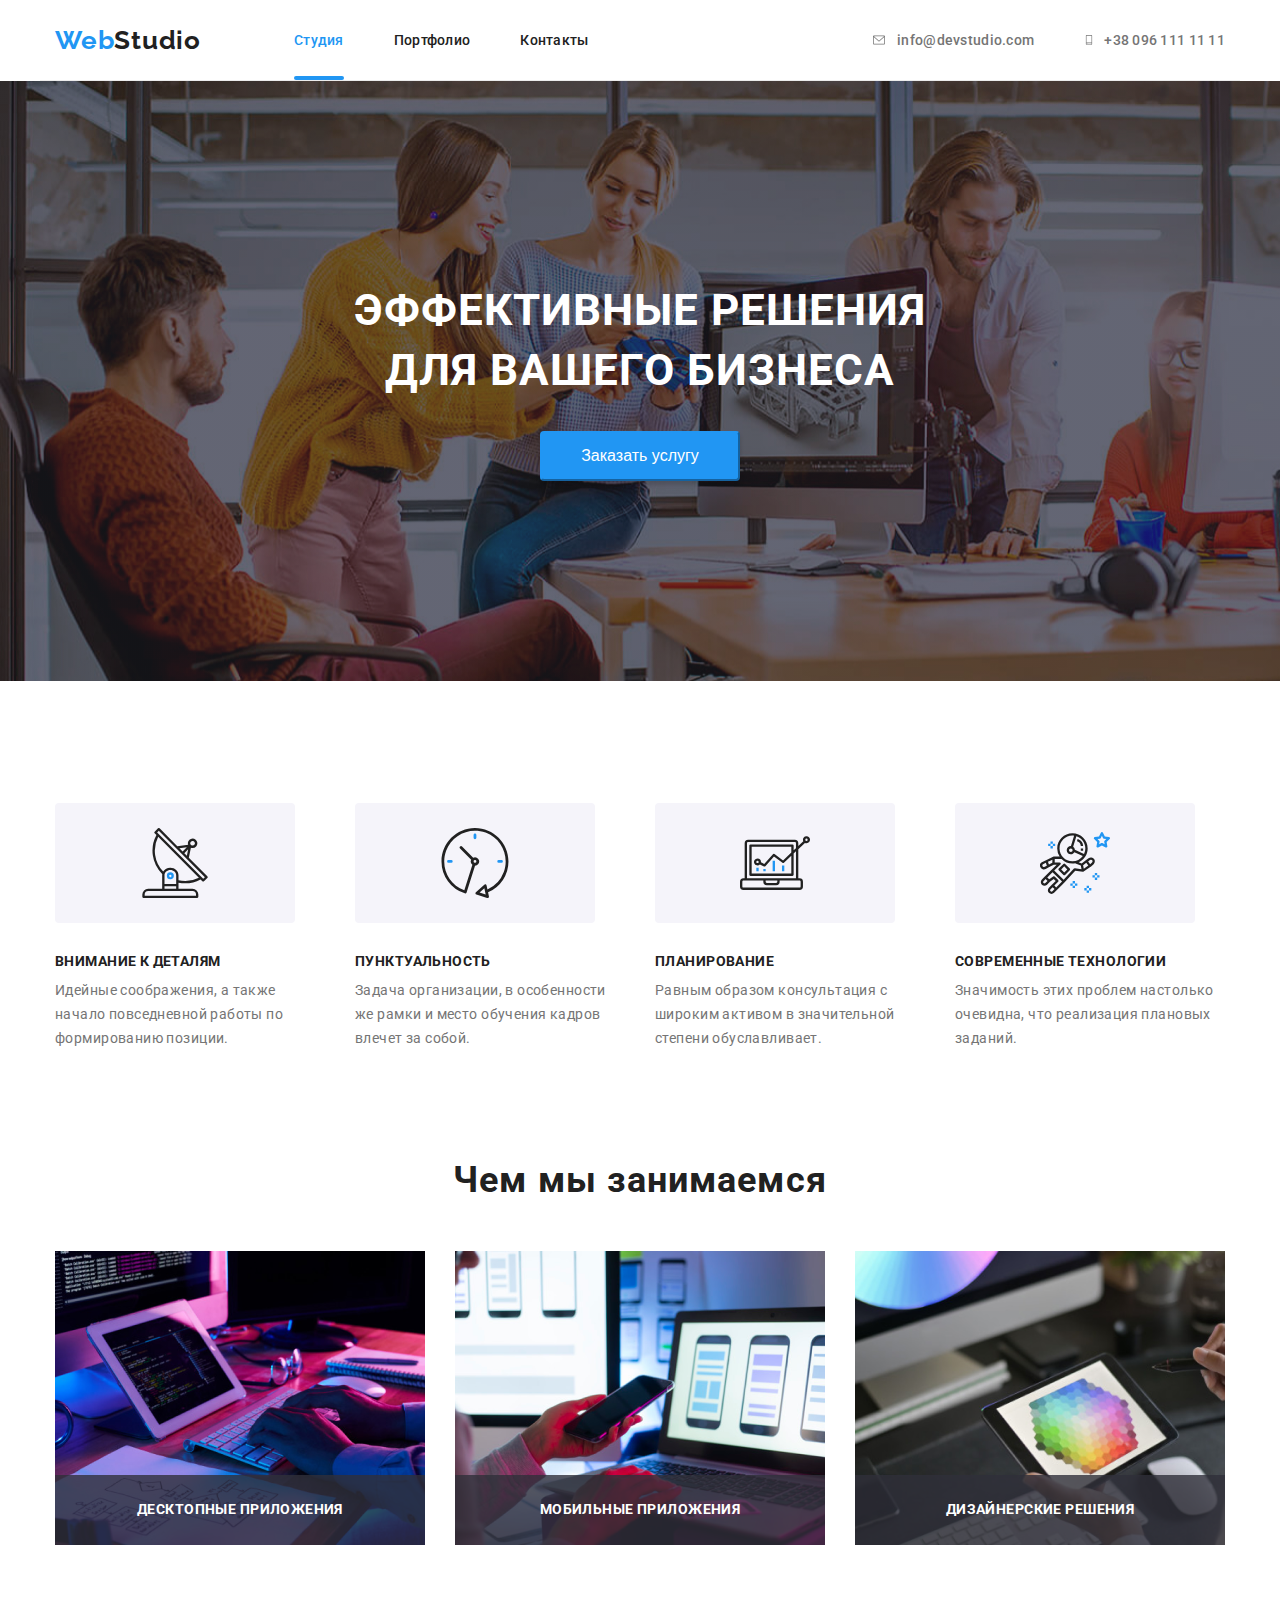
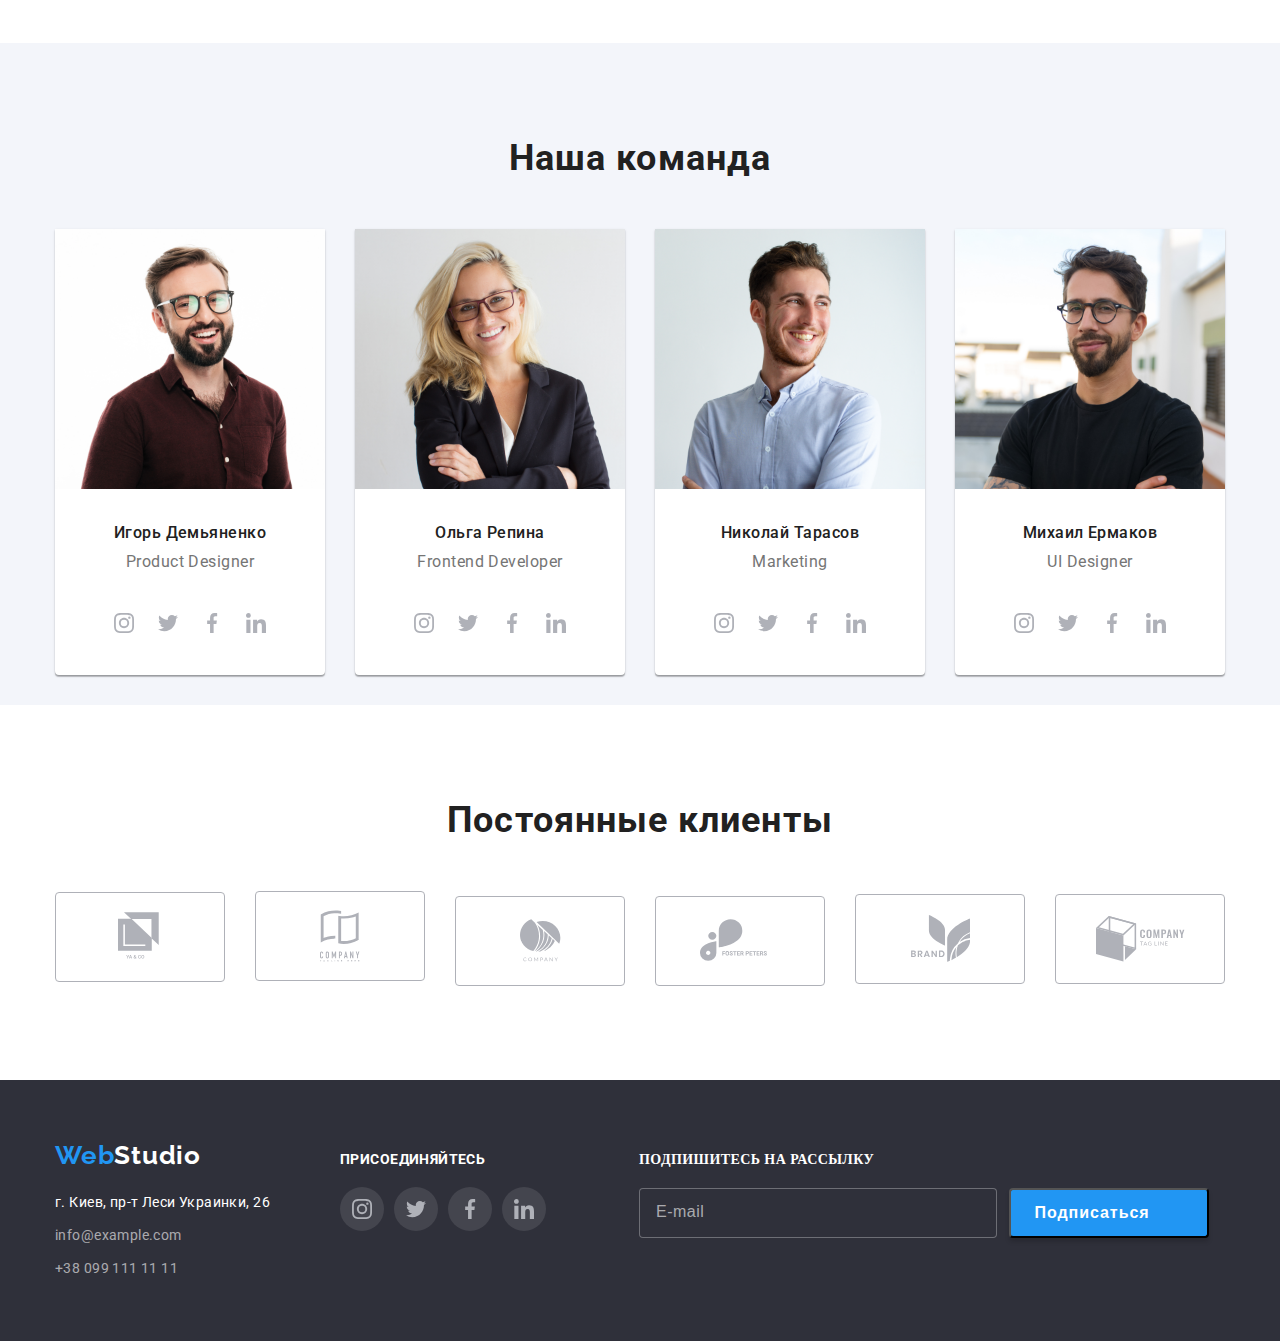
==== index.html @ 5b629baa "Initial commit" ====
<!DOCTYPE html>
<html lang="ru">
  <head>
    <meta charset="UTF-8" />
    <meta name="viewport" content="width=device-width, initial-scale=1.0" />
    <!--шрифт-->

    <link rel="preconnect" href="https://fonts.gstatic.com" />
    <link
      href="https://fonts.googleapis.com/css2?family=Raleway:wght@700&family=Roboto:wght@400;500;700;900&display=swap"
      rel="stylesheet"
    />
    <!--подключение стилей-->
    <link rel="stylesheet" href="css/modern-normalize.css" />
    <link rel="stylesheet" href="css/style.css" />
    <title>Студия</title>
  </head>
  <body>
    <header>
      <div class="container">
        <a class="logo" href="index.html" lang="en">
          <span class="logo-contrast">Web</span>Studio</a
        >
        <nav>
          <ul class="navigation">
            <li class="active">
              <a class="current-link" href="index.html">Студия</a>
            </li>
            <li><a href="potrfolio.html">Портфолио</a></li>
            <li><a href="contacts.html">Контакты</a></li>
          </ul>
        </nav>
        <address>
          <ul>
            <li>
              <a href="mailto:info@devstudio.com"
                ><svg class="mail icon-header" width="16" height="12">
                  <use href="./images/sprite.svg#mail"></use>
                </svg>
                info@devstudio.com</a
              >
            </li>
            <li>
              <a href="tel:+380961111111">
                <svg class="tel icon-header" width="10px" height="16px">
                  <use href="./images/sprite.svg#tel"></use>
                </svg>
                +38 096 111 11 11</a
              >
            </li>
          </ul>
        </address>
      </div>
    </header>
    <main>
      <section class="hero">
        <h1>
          Эффективные решения <br />
          для вашего бизнеса
        </h1>
        <button class="main-button" type="button" data-modal-open>
          Заказать услугу
        </button>

        <div class="backdrop is-hidden" data-modal>
<div class="modal">
  <b>Оставьте свои данные, мы вам перезвоним</b>
  <form action="#" class="general-form">
    <div class="name-form">
      <label for="name">Имя</label>
      <div class="input-block">
        <input class="data" id="name" type="text" name="name" />
        <svg class="icon-input" width="12px" height="12px">
          <use href="./images/sprite.svg#name-icon"></use>
        </svg>
      </div>
    </div>
    <div class="name-form">
      <label for="tel">Телефон</label>
      <div class="input-block">
        <input class="data" id="tel" type="tel" name="tel" />
        <svg class="icon-input" width="13px" height="13px">
          <use href="./images/sprite.svg#tel-form"></use>
        </svg>
      </div>
    </div>
    <div class="name-form">
      <label for="email">Почта</label>
      <div class="input-block">
        <input class="data" id="email" type="email" name="email" />
        <svg class="icon-input" width="15px" height="12px">
          <use href="./images/sprite.svg#mail-form"></use>
        </svg>
      </div>
    </div>
    <div class="name-form">
      <label for="commit">Комментарий</label>
      <textarea class="data area" name="comment" rows="7" placeholder="Оставьте комментарий" id="commit"></textarea>
    </div>
    <div class="form-item">
      <div class="checkbox">
        <label class="checkbox-label">
          <input type="checkbox" name="toc" value="toc" class="checkbox-input" checked />
          <span class="checkbox-custom-box"></span>
          <span class="checkbox-text">Соглашаюсь с рассылкой и принимаю <a href="">Условия договора</a></span>
        </label>
      </div>
    </div>
    <button class="form-btn">Отправить</button>
  </form>
  <button class="exit-btn" data-modal-close>
    <svg class="icon-btn" width="18px" height="18px">
      <use href="./images/sprite.svg#close-icon"></use>
    </svg>
  </button>
</div>
        </div>

      </section>
      <section class="advantages">
        <h2>Наши преимущества</h2>
        <div class="container">
          <ul>
            <li>
              <div class="advantages-image">
                <svg class="icon">
                  <use href="./images/sprite.svg#antena"></use>
                </svg>
              </div>
              <h3>Внимание к деталям</h3>
              <p>
                Идейные соображения, а также начало повседневной работы по
                формированию позиции.
              </p>
            </li>
            <li>
              <div class="advantages-image">
                <svg class="icon">
                  <use href="./images/sprite.svg#clock"></use>
                </svg>
              </div>

              <h3>Пунктуальность</h3>
              <p>
                Задача организации, в особенности же рамки и место обучения
                кадров влечет за собой.
              </p>
            </li>
            <li>
              <div class="advantages-image">
                <svg class="icon">
                  <use href="./images/sprite.svg#diagram"></use>
                </svg>
              </div>
              <h3>Планирование</h3>
              <p>
                Равным образом консультация с широким активом в значительной
                степени обуславливает.
              </p>
            </li>
            <li>
              <div class="advantages-image">
                <svg class="icon">
                  <use href="./images/sprite.svg#astronaut"></use>
                </svg>
              </div>
              <h3>Современные технологии</h3>
              <p>
                Значимость этих проблем настолько очевидна, что реализация
                плановых заданий.
              </p>
            </li>
          </ul>
        </div>
      </section>
      <section class="services">
        <h4>Чем мы занимаемся</h4>
        <ul class="services-list">
          <li class="services-item">
            <img
              src="images/desctop.png"
              alt="рабочий стол с компьютером и клавиатурой"
            />
            <div class="services-description"><p>Десктопные приложения</p></div>
          </li>
          <li class="services-item">
            <img
              src="images/smartphone.png"
              alt="смартфон в руке и ноутбук на фоне"
            />
            <p class="services-description">Мобильные приложения</p>
          </li>
          <li class="services-item">
            <img src="images/tablet.png" alt="планшет в руке" />
            <p class="services-description">Дизайнерские решения</p>
          </li>
        </ul>
      </section>
      <section class="team">
        <div class="container">
          <div>
            <h4>Наша команда</h4>
            <ul class="team-list">
              <li class="team-item">
                <div>
                  <img
                    style="width: 270px"
                    src="images/demianenko.png"
                    alt="Игорь Демьяненко"
                  />
                  <div class="team-description">
                    <h5>Игорь Демьяненко</h5>
                    <p>Product Designer</p>

                    <ul class="sm">
                      <li class="sm-item">
                        <a class="sm-link" href="https://www.instagram.com/"
                          ><svg class="sm-icon">
                            <use href="./images/sprite.svg#insta" /></svg
                        ></a>
                      </li>
                      <li class="sm-item">
                        <a class="sm-link" href="https://twitter.com/"
                          ><svg class="sm-icon">
                            <use href="./images/sprite.svg#tw" /></svg
                        ></a>
                      </li>
                      <li class="sm-item">
                        <a class="sm-link" href="https://www.facebook.com/"
                          ><svg class="sm-icon">
                            <use href="./images/sprite.svg#fb" /></svg
                        ></a>
                      </li>
                      <li class="sm-item">
                        <a class="sm-link" href="https://www.linkedin.com/"
                          ><svg class="sm-icon">
                            <use href="./images/sprite.svg#in" /></svg
                        ></a>
                      </li>
                    </ul>
                  </div>
                </div>
              </li>
              <li class="team-item">
                <div>
                  <img
                    style="width: 270px"
                    src="images/repina.png"
                    alt="Ольга Репина"
                  />
                  <div class="team-description">
                    <h5>Ольга Репина</h5>
                    <p>Frontend Developer</p>

                    <ul class="sm">
                      <li class="sm-item">
                        <a class="sm-link" href="https://www.instagram.com/"
                          ><svg class="sm-icon">
                            <use href="./images/sprite.svg#insta" /></svg
                        ></a>
                      </li>
                      <li class="sm-item">
                        <a class="sm-link" href="https://twitter.com/"
                          ><svg class="sm-icon">
                            <use href="./images/sprite.svg#tw" /></svg
                        ></a>
                      </li>
                      <li class="sm-item">
                        <a class="sm-link" href="https://www.facebook.com/"
                          ><svg class="sm-icon">
                            <use href="./images/sprite.svg#fb" /></svg
                        ></a>
                      </li>
                      <li class="sm-item">
                        <a class="sm-link" href="https://www.linkedin.com/"
                          ><svg class="sm-icon">
                            <use href="./images/sprite.svg#in" /></svg
                        ></a>
                      </li>
                    </ul>
                  </div>
                </div>
              </li>
              <li class="team-item">
                <div>
                  <img
                    style="width: 270px"
                    src="images/tarasov.png"
                    alt="Николай Тарасов"
                  />
                  <div class="team-description">
                    <h5>Николай Тарасов</h5>
                    <p>Marketing</p>

                    <ul class="sm">
                      <li class="sm-item">
                        <a class="sm-link" href="https://www.instagram.com/"
                          ><svg class="sm-icon">
                            <use href="./images/sprite.svg#insta" /></svg
                        ></a>
                      </li>
                      <li class="sm-item">
                        <a class="sm-link" href="https://twitter.com/"
                          ><svg class="sm-icon">
                            <use href="./images/sprite.svg#tw" /></svg
                        ></a>
                      </li>
                      <li class="sm-item">
                        <a class="sm-link" href="https://www.facebook.com/"
                          ><svg class="sm-icon">
                            <use href="./images/sprite.svg#fb" /></svg
                        ></a>
                      </li>
                      <li class="sm-item">
                        <a class="sm-link" href="https://www.linkedin.com/"
                          ><svg class="sm-icon">
                            <use href="./images/sprite.svg#in" /></svg
                        ></a>
                      </li>
                    </ul>
                  </div>
                </div>
              </li>

              <li class="team-item">
                <div>
                  <img
                    style="width: 270px"
                    src="images/jermakov.png"
                    alt="Михаил Ермаков"
                  />
                  <div class="team-description">
                    <h5>Михаил Ермаков</h5>
                    <p>UI Designer</p>

                    <ul class="sm">
                      <li class="sm-item">
                        <a class="sm-link" href="https://www.instagram.com/"
                          ><svg class="sm-icon">
                            <use href="./images/sprite.svg#insta" /></svg
                        ></a>
                      </li>
                      <li class="sm-item">
                        <a class="sm-link" href="https://twitter.com/"
                          ><svg class="sm-icon">
                            <use href="./images/sprite.svg#tw" /></svg
                        ></a>
                      </li>
                      <li class="sm-item">
                        <a class="sm-link" href="https://www.facebook.com/"
                          ><svg class="sm-icon">
                            <use href="./images/sprite.svg#fb" /></svg
                        ></a>
                      </li>
                      <li class="sm-item">
                        <a class="sm-link" href="https://www.linkedin.com/"
                          ><svg class="sm-icon">
                            <use href="./images/sprite.svg#in" /></svg
                        ></a>
                      </li>
                    </ul>
                  </div>
                </div>
              </li>
            </ul>
          </div>
        </div>
      </section>
      <section class="clients-section">
        <div class="container">
          <h4>Постоянные клиенты</h4>
          <ul class="clients">
            <li class="clients-item">
              <a class="clients-link" href="#"
                ><svg class="clients-icon" width="45" height="50">
                  <use href="./images/sprite.svg#client1" /></svg
              ></a>
            </li>
            <li class="clients-item">
              <a class="clients-link" href="#"
                ><svg class="clients-icon" width="40" height="52">
                  <use href="./images/sprite.svg#client2" /></svg
              ></a>
            </li>
            <li class="clients-item">
              <a class="clients-link" href="#"
                ><svg class="clients-icon" width="41" height="43">
                  <use href="./images/sprite.svg#client3" /></svg
              ></a>
            </li>
            <li class="clients-item">
              <a class="clients-link" href="#"
                ><svg class="clients-icon" width="80" height="43">
                  <use href="./images/sprite.svg#client4" /></svg
              ></a>
            </li>
            <li class="clients-item">
              <a class="clients-link" href="#"
                ><svg class="clients-icon" width="59" height="47">
                  <use href="./images/sprite.svg#client5" /></svg
              ></a>
            </li>
            <li class="clients-item">
              <a class="clients-link" href="#"
                ><svg class="clients-icon" width="89" height="46">
                  <use href="./images/sprite.svg#client6" /></svg
              ></a>
            </li>
          </ul>
        </div>
      </section>
    </main>

    <footer>
      <div class="container">
        <div class="footer-items">
          <div>
            <a class="logo" href="index.html" lang="en">
              <span class="logo-contrast">Web</span>Studio</a
            >
            <ul>
              <li>г. Киев, пр-т Леси Украинки, 26</li>
              <li>
                <a href="mailto:info@example.com">info@example.com</a>
              </li>
              <li>
                <a href="tel:+380991111111">+38 099 111 11 11</a>
              </li>
            </ul>
          </div>
          <div class="page-footer">
            <h6>присоединяйтесь</h6>
            <ul class="sm">
              <li class="sm-item">
                <a class="sm-link" href="https://www.instagram.com/"
                  ><svg class="sm-icon">
                    <use href="./images/sprite.svg#insta" /></svg
                ></a>
              </li>
              <li class="sm-item">
                <a class="sm-link" href="https://twitter.com/"
                  ><svg class="sm-icon">
                    <use href="./images/sprite.svg#tw" /></svg
                ></a>
              </li>
              <li class="sm-item">
                <a class="sm-link" href="https://www.facebook.com/"
                  ><svg class="sm-icon">
                    <use href="./images/sprite.svg#fb" /></svg
                ></a>
              </li>
              <li class="sm-item">
                <a class="sm-link" href="https://www.linkedin.com/"
                  ><svg class="sm-icon">
                    <use href="./images/sprite.svg#in" /></svg
                ></a>
              </li>
            </ul>
          </div>
          <div class="subscription">
           <b>Подпишитесь на рассылку</b>
            <form action="" class="input-sub">
              <input type="email" name="email" placeholder="E-mail" class="email" />
              <button type="submit" class="sub-button">Подписаться</button>
            </form> 
          </div>

        </div>
      </div>
    </footer>
    <script src="./js/modal.js"></script>
  
  </body>
</html>
---- css/style.css ----
html {
  box-sizing: border-box;
}
* {
  margin: 0;
  padding: 0;
}

ul {
  list-style-type: none;
  text-decoration: none;
  padding: 0;
  margin: 0;
}

a {
  text-decoration: none;
  text-transform: none;
  font-style: normal;
}

*,
::before,
::after {
  box-sizing: inherit;
}
h1,
h2,
h3,
h4,
h5,
h6,
p {
  margin-top: 0px;
  margin-bottom: 0px;
}

:root {
  --main-background-color: #f9f9f9;
  --minor-background-color: #f3f5fa;
  --footer-background-color: #2f303a;
  --section-background-color: #ffffff;
  --main-button-color: #2196f3;
  --minor-button-color: #f5f4fa;
  --main-text-color: #212121;
  --minor-text-color: #757575;
  --contrast-text-color: #ffffff;
  --selected-text-color: #2196f3;
  --footer-adress-color: rgba(255, 255, 255, 0.6);
  --white: rgb(0, 0, 0);
  --icons-primary-color: #afb1b8;
  --icons-lines-color: #212121;
  --icons-contrast-color: #2196f3;
  --icons-background-color: #f5f4fa;
}

/*font-family: 'Oleo Script', cursive;
font-family: 'Raleway', sans-serif;
font-family: 'Roboto', sans-serif;*/

/*header*/

.container {
  width: 1200px;
  padding-right: 15px;
  padding-left: 15px;
  margin: 0px auto 0px auto;
}

header .container,
footer .container {
  padding-top: 0px;
  padding-bottom: 0px;
}

header .container {
  background-color: var(--section-background-color);

  display: flex;
  align-items: center;
  border-bottom: 1px solid #ececec;
}

header .logo {
  font-family: Raleway;
  font-weight: 700;
  font-size: 26px;
  line-height: 1.192;
  letter-spacing: 0.03em;
  color: var(--main-text-color);
  display: flex;
  margin-right: 93px;
}

header .logo-contrast {
  color: var(--selected-text-color);
  font-family: Raleway;
  font-weight: 700;
  font-size: 26px;
  line-height: 1.192;
  letter-spacing: 0.03em;
}

.navigation {
  display: flex;
}

.navigation li {
  display: flex;
}

.navigation li:not(:last-child) {
  margin-right: 50px;
}

.navigation a {
  font-family: Roboto;
  font-weight: 500;
  font-style: normal;
  font-size: 14px;
  line-height: 1.143;
  letter-spacing: 0.02em;
  color: var(--main-text-color);

  padding-top: 32px;
  padding-bottom: 32px;

  transition: color 250ms cubic-bezier(0.4, 0, 0.2, 1),
    color 250ms cubic-bezier(0.4, 0, 0.2, 1);
}

.navigation a:hover,
.navigation a:focus,
.navigation a:active {
  color: var(--selected-text-color);
}

.navigation .active .current-link {
  color: var(--selected-text-color);
  position: relative;
  display: block;
}

.navigation .active .current-link::after {
  content: '';
  position: absolute;
  bottom: 0;
  left: 0;

  height: 4px;
  width: 100%;
  background-color: var(--selected-text-color);
  border-radius: 4px;
}

header address {
  display: flex;
  margin-left: auto;
  font-family: Roboto, sans-serif;
}

header address ul {
  display: flex;
}

header address li {
  display: flex;
}

header address li:not(:last-child) {
  margin-right: 50px;
}

header address a {
  font-family: Roboto, sans-serif;
  font-weight: 500;
  font-size: 14px;
  line-height: 1.143;
  letter-spacing: 0.02em;
  color: var(--minor-text-color);

  transition: color 250ms cubic-bezier(0.4, 0, 0.2, 1),
    color 250ms cubic-bezier(0.4, 0, 0.2, 1);

  display: flex;
}

header address a:hover,
header address a:focus,
header address a:active {
  color: var(--selected-text-color);
}

.mail {

  fill: currentColor;
}
.tel {

  fill: currentColor;
}

.icon-header {
  display: flex;
  align-items: center;
  margin-right: 10px;
  align-self: center;
}
/*main*/

/*hero*/

.hero {
  font-family: Roboto, sans-serif;
  font-weight: 900;
  letter-spacing: 0.06em;
  color: var(--contrast-text-color);

  background-image: linear-gradient(
      to right,
      rgba(47, 48, 58, 0.4),
      rgba(47, 48, 58, 0.4)
    ),
    url(../images/hero.jpg);
  background-repeat: no-repeat;
  background-size: cover;

  text-align: center;

  max-width: 1600px;
  margin-left: auto;
  margin-right: auto;
}

h1 {
  font-size: 44px;
  line-height: 1.36;
  text-transform: uppercase;
  text-align: center;
  padding-top: 200px;
}

.hero .main-button {
  font-size: 16px;
  line-height: 1.875;
  text-align: center;
  background-color: var(--main-button-color);
  color: var(--contrast-text-color);
  box-shadow: 0px 4px 4px rgba(0, 0, 0, 0.15);
  border-radius: 4px;
  border-color: var(--main-button-color);

  margin-top: 30px;
  width: 200px;
  height: 50px;
  margin-bottom: 200px;
}
.backdrop {
  z-index: 2;
  position: fixed;
  top: 0;
  left: 0;
  width: 100%;
  height: 100%;
  background-color: rgba(0, 0, 0, 0.2);
  opacity: 1;
  transition: opacity 250ms cubic-bezier(0.4, 0, 0.2, 1);
}

.backdrop.is-hidden {
  opacity: 0;
  pointer-events: none;
}

.backdrop.is-hidden .modal {
  transform: translate(-50%, -50%) scale(0.8);
}

.modal {
  position: absolute;
  top: 50%;
  left: 50%;
  padding: 40px;

  width: 528px;

  background-color: rgba(255, 255, 255, 1);
  border-radius: 4px;
  box-shadow: 0px 1px 3px rgba(0, 0, 0, 0.12), 0px 1px 1px rgba(0, 0, 0, 0.14),
    0px 2px 1px rgba(0, 0, 0, 0.2);

  transform: translate(-50%, -50%) scale(1);
  transition: transform 250ms cubic-bezier(0.4, 0, 0.2, 1);
}

.modal b {
  display: inline-block;
  margin-bottom: 12px;
  font-style: bold;
  font-weight: 700;
  font-size: 20px;
  line-height: 1.15;
  text-align: center;
  letter-spacing: 0.03em;

  color: #212121;
}

.modal .exit-btn {
  display: flex;
  position: absolute;
  top: 0;
  right: 0;
  margin-top: 8px;
  margin-right: 8px;
  width: 30px;
  height: 30px;

  border: 1px solid rgba(0, 0, 0, 0.1);
  border-radius: 50%;

  background-color: var(--section-background-color);

  cursor: pointer;
  transition: 250ms cubic-bezier(0.4, 0, 0.2, 1);
}

.modal .exit-btn:hover,
.modal .exit-btn:focus {
  color: var(--icons-contrast-color);
  cursor: pointer;
}

.exit-btn .icon-btn {
  margin: auto;
  fill: currentColor;
}

.name-form .input-block {
  position: relative;
}

.name-form .icon-input {
  margin-left: 12px;
  position: absolute;
  top: 50%;
  left: 0;
  transform: translateY(-50%);
  fill: #212121;
}

.general-form {
  margin: auto;
  width: 448px;
}

.general-form .name-form {
  display: flex;
  flex-direction: column;
  margin-bottom: 10px;
  text-align: left;
}

.name-form label {
  margin-bottom: 4px;
  font-style: normal;
  font-weight: 400;
  font-size: 12px;
  line-height: 1.185;

  letter-spacing: 0.01em;

  color: var(--minor-text-color)
}

.name-form .data {
  padding-left: 42px;
  border: 1px solid rgba(33, 33, 33, 0.2);
  box-sizing: border-box;
  border-radius: 4px;
  height: 40px;
  width: 100%;
}

.data:focus {
  border: 1px solid var(--selected-text-color);
  outline: none;
}

.data:focus + .icon-input {
  fill: var(--selected-text-color);
}

.name-form .data.area {
  resize: none;
  height: 120px;
  padding: 12px 16px;
}

.name-form .data.area::placeholder {
  font-style: normal;
  font-weight: 400;
  font-size: 12px;
  line-height: 1.166;
  letter-spacing: 0.01em;

  color: rgba(117, 117, 117, 0.5);
}

.checkbox-input {
  appearance: none;
  -webkit-appearance: none;
  -moz-appearance: none;
}
.checkbox-label {
  display: flex;
  justify-content: center;
  margin-top: 20px;
  margin-bottom: 30px;
  align-items: center;
  font-weight: 400;
  font-size: 14px;
  line-height: 1.72;
  letter-spacing: 0.03em;
  border-radius: 4px;
  color: var(--minor-text-color);
  transition: 250ms cubic-bezier(0.4, 0, 0.2, 1);
}

.checkbox-custom-box {
  display: inline-flex;
  width: 16px;
  height: 15px;
  margin-right: 8px;
  background-image: url(../images/sprite.svg#name-icon)
  fill: #212121;
  background-size: contain;
  background-repeat: no-repeat;
  border-radius: 4px;
  cursor: pointer;
  transition: 250ms cubic-bezier(0.4, 0, 0.2, 1);
  border: 1px solid var(--icons-lines-color);
}

.checkbox-text {
  display: inline-flex;
}


.checkbox-input:checked + .checkbox-custom-box {
  background-image: url(../images/icons/chek-icon.svg);
  background-size: contain;
  cursor: pointer;
  background-repeat: no-repeat;
  background-color: var(--icons-contrast-color);
  border: 1px solid var(--icons-contrast-color);
}



.checkbox-input:focus + .checkbox-custom-box {
  box-sizing: content-box;
  border-radius: 4px;
}

.checkbox-label a {
  color: var(--icons-lines-color);
  text-decoration: underline;
  text-decoration-skip-ink: none;
}

.modal .form-btn {
  padding: 10px 55px;
  font-style: normal;
  font-weight: 700;
  font-size: 16px;
  line-height: 1.875;
  align-items: center;
  text-align: center;
  letter-spacing: 0.06em;

  color: var(--section-background-color);
  background: #2196f3;
  border: none;
  box-shadow: 0px 4px 4px rgba(0, 0, 0, 0.15);
  border-radius: 4px;
}

.modal .close-button {
  margin-top: 8px;
  margin-right: 8px;

  width: 30px;
  height: 30px;

  border: 1px solid rgba(0, 0, 0, 0.1);
  border-radius: 50%;

  background-color: var(--main-background-color);
  background-image: url(../images/sprite.svg#close-icon);
  background-repeat: no-repeat;
  background-position: center;
  cursor: pointer;
}
/*section advantages*/

.advantages {
  font-family: Roboto;
  letter-spacing: 0.03em;
  box-sizing: content-box;
  padding-top: 94px;
}

.advantages .container {
  padding-bottom: 0;
}

.advantages ul {
  display: flex;
  justify-content: center;
}

.advantages li:not(:last-child) {
  margin-right: 30px;
}
.advantages h2 {
  color: var(--section-background-color);
}

.advantages h3 {
  font-family: Roboto;
  font-size: 14px;
  font-weight: 700;
  font-style: normal;
  letter-spacing: 0.03em;
  line-height: 1.17;
  text-transform: uppercase;
  color: var(--main-text-color);
  margin-bottom: 10px;
}

.advantages p {
  font-family: Roboto;
  font-weight: 400;
  font-style: normal;
  letter-spacing: 0.03em;
  font-size: 14px;
  line-height: 1.71;
  color: var(--minor-text-color);
  width: 270px;
}

.icon {
  width: 70px;
  height: 70px;
}
.advantages-image {
  display: flex;
  justify-content: center;
  align-items: center;
  height: 120px;

  background-color: var(--minor-button-color);
  border-radius: 4px;
  margin-bottom: 30px;
  margin-right: 30px;
}

/*section services*/

.services {
  font-family: Roboto, sans-serif;
  letter-spacing: 0.03em;

  padding-top: 14px;
}

.services-list {
  display: flex;
  justify-content: center;
  position: relative;
}

.services-description {
  position: absolute;

  font-size: 14px;
  line-height: 1.14;
  text-transform: uppercase;
  text-align: center;
  padding-top: 200px;

  font-family: Roboto, sans-serif;
  font-weight: 700;
  letter-spacing: 0.03em;
  bottom: 25%;

  color: var(--contrast-text-color);
  background-color: rgba(47, 48, 58, 0.8);
  padding: 27px 0px 27px 0px;
  width: 370px;
}
.services-item:not(:last-child) {
  margin-right: 30px;
  margin-bottom: 94px;
}

h4 {
  font-weight: 700;
  font-size: 36px;
  line-height: 1.17;
  text-align: center;
  color: var(--main-text-color);
  margin-bottom: 50px;
  padding-top: 94px;
  font-family: Roboto, sans-serif;
  letter-spacing: 0.03em;
}

/*section team*/

.team {
  font-family: Roboto, sans-serif;
  letter-spacing: 0.03em;
  background-color: var(--minor-background-color);
}

.team ul {
  display: flex;
  justify-content: center;
  padding-bottom: 30px;
}

.team-item {
  margin-right: 30px;
  background-color: var(--section-background-color);
  box-shadow: 0px 1px 3px rgba(0, 0, 0, 0.12), 0px 1px 1px rgba(0, 0, 0, 0.14),
    0px 2px 1px rgba(0, 0, 0, 0.2);
  border-radius: 0px 0px 4px 4px;
}

.team-item:last-child {
  margin-right: 0;
}

.team h5 {
  font-weight: 500;
  font-size: 16px;
  line-height: 1.188;
  text-align: center;
  color: var(--main-text-color);
  padding-top: 30px;
  padding-bottom: 10px;
}

.team p {
  font-weight: 400;
  font-size: 16px;
  line-height: 1.188;
  text-align: center;
  color: var(--minor-text-color);
  padding-bottom: 30px;
}

.sm {
  display: flex;
}

.sm .sm-link:hover,
.sm .sm-link:focus,
.sm .sm-link:active {
  background-color: var(--icons-contrast-color);
  color: var(--main-background-color);
}

.sm-item .sm-link:last-child {
  margin-right: 0;
}

.sm-item .sm-link {
  display: flex;
  height: 44px;
  width: 44px;
  align-items: center;
  border-radius: 50%;
  margin-right: 10px;
  color: var(--icons-primary-color);

  transition: color 250ms cubic-bezier(0.4, 0, 0.2, 1),
    background-color 250ms cubic-bezier(0.4, 0, 0.2, 1);
}

/*.sm-item a:hover,
.sm-item a:focus,
.sm-item a:active {
  
}*/

.sm-icon {
  height: 20px;
  width: 20px;
  margin-left: auto;
  margin-right: auto;
  fill: currentColor;
}

footer .sm-item .sm-link {
  height: 44px;
  width: 44px;
  background-color: rgba(255, 255, 255, 0.1);
  background-size: 20px;
  background-repeat: no-repeat;
  background-position: center;
  border-radius: 50%;
}

footer .sm-item:not(:last-child) {
  margin-right: 10px;
}

footer .sm {
  display: flex;
}

/*.sm {
  display: flex;
}

.sm-item:hover,
.sm-item:focus,
.sm-item:active {
  background-color: var(--icons-contrast-color);
}

.sm .team .sm {
  padding-left: 32px;
  padding-right: 32px;
  padding-bottom: 24px;
}

.sm-item {
  display: flex;
  width: 44px;
  height: 244px0px;
  fill: var(--icons-primary-color);
  align-items: center;
  border-radius: 50%;
  margin-right: 10px;
}

.sm-icon:last-child {
  margin-right: 0;
}

footer .sm-item {
  background-color: rgba(255, 255, 255, 0.1);
  fill: var(--section-background-color);
  width: 44px;
  height: 44px;
  border-radius: 50%;
  padding: 12px;
}

.sm-item:hover,
.sm-item:focus,
.sm-item:active {
  background-color: var(--icons-contrast-color);
  fill: var(--section-background-color);
  width: 44px;
  height: 44px;
  border-radius: 50%;
  padding: 12px;
}
.sm-icon {
  height: 20px;
  width: 20px;
  margin-right: auto;
  margin-left: auto;
}

.sm a {
  display: flex;
  justify-content: center;
  align-items: center;
  border-radius: 50%;
  width: 44px;
  height: 44px;
}
*/

/*clients-section*/

.clients {
  display: flex;
  justify-content: space-between;
  align-items: baseline;
  padding-bottom: 94px;
}

.clients-item a {
  display: flex;
  align-items: center;
  justify-content: center;
  width: 170px;
  height: 90px;
  border: 1px solid var(--icons-primary-color);
  border-radius: 4px;
}

.clients-item {
  margin-right: 30px;
  fill: var(--icons-primary-color);
}

.clients-item:last-child {
  margin-right: 0;
}

.clients-link {
  transition: fill 250ms cubic-bezier(0.4, 0, 0.2, 1),
    border-color 250ms cubic-bezier(0.4, 0, 0.2, 1);
}

.clients-link:hover,
.clients-link:focus {
  fill: var(--icons-contrast-color);
  border-color: var(--icons-contrast-color);
}

/*footer*/

footer {
  background-color: var(--footer-background-color);
}
.footer-items {
  align-items: baseline;
  padding-top: 60px;
}

.footer-items a {
  color: var(--footer-adress-color);
}

.page-footer {
  align-items: baseline;
  margin-left: 70px;
}

footer .logo {
  font-family: Raleway;
  font-weight: 700;
  font-style: normal;
  font-size: 26px;
  line-height: 1.192;
  letter-spacing: 0.03em;
  color: var(--contrast-text-color);
}

footer .logo-contrast {
  color: var(--selected-text-color);
}

.footer-items {
  display: flex;
}
.footer-items ul {
  align-items: baseline;
  font-family: Roboto, sans-serif;
  font-weight: 400;
  font-size: 14px;
  line-height: 1.714;
  font-style: normal;
  letter-spacing: 0.03em;
  color: var(--contrast-text-color);

  margin-top: 20px;
  padding-bottom: 60px;
}
.footer-items li:not(:last-child) {
  margin-bottom: 9px;
}

h6 {
  font-family: Roboto, sans-serif;
  font-weight: 700;
  font-size: 14px;
  line-height: 1.172;
  font-style: normal;
  letter-spacing: 0.03em;
  text-transform: uppercase;

  color: var(--contrast-text-color);
  margin-bottom: 20px;
}
.subscription {
  margin-top: 12px;
  margin-left: 93px;
  width: 570px;
  height: 86px;
}

.subscription b {
  margin-bottom: 20px;
  display: block;
  font-style: normal;
  font-weight: 700;
  font-size: 14px;
  line-height: 1.14;
  letter-spacing: 0.03em;
  text-transform: uppercase;

  color: #ffffff;
}

.subscription .email {
  display: block;
  margin-right: 12px;
  padding-left: 16px;
  width: 358px;
  height: 50px;
  color: var(--white-color);
  background-color: #2f303a;
  border: 1px solid rgba(255, 255, 255, 0.3);
  border-radius: 4px;
  box-shadow: (0px 4px 4px rgba(0, 0, 0, 0.15));
}

.subscription .email::placeholder {
  font-style: 400;
  font-weight: normal;
  font-size: 16px;
  line-height: 1.25;

  align-items: center;
  letter-spacing: 0.03em;

  color: rgba(255, 255, 255, 0.6);
}

.subscription .sub-button {
  display: flex;
  width: 200px;
  height: 50px;
  font-style: normal;
  font-weight: 700;
  font-size: 16px;
  line-height: 1.875;

  align-items: center;
  text-align: center;
  letter-spacing: 0.06em;
  justify-content: center;

  color: #ffffff;
  background: #2196f3;
  box-shadow: 0px 4px 4px rgba(0, 0, 0, 0.15);
  border-radius: 4px;
}

.subscription .input-sub {
  display: flex;
}

.subscription .sub-button::after {
  content: '';
  display: block;
  margin-left: 10px;
  width: 24px;
  height: 24px;
  background-image: url(../images/icon-send.svg);
}

/*portfolio*/

/*buttons*/

.portfolio {
  font-family: Roboto, sans-serif;
}

.buttons-list {
  display: flex;
  margin-top: 94px;
  justify-content: center;
  padding-bottom: 50px;
}

.buttons-list li {
  margin-right: 8px;
}

.buttons-list li:last-child {
  margin-right: 0;
}

.buttons-item {
  margin: 0;
  padding: 6px 22px;
  height: 38px;
  letter-spacing: 0.03em;
  line-height: 1.625;
  font-size: 16px;
  font-weight: 500;
  text-align: center;

  border-radius: 4px;
  border: 0;
  color: var(--main-text-color);
  background-color: var(--minor-button-color);
  font-style: Roboto;
  font-size: 16px;
  line-height: 1.63;
  font-style: normal;
  letter-spacing: 0.03em;

  transition: color 250ms cubic-bezier(0.4, 0, 0.2, 1),
    background-color 250ms cubic-bezier(0.4, 0, 0.2, 1);
}

.buttons-item:hover,
.buttons-item:focus,
.buttons-item:active {
  color: var(--contrast-text-color);
  background-color: var(--main-button-color);
}

/*projects*/

.project {
  padding-top: 50px;
  padding-bottom: 94px;
}
.portfolio {
  padding-left: 15px;
  padding-right: 15px;
  margin-left: auto;
  margin-right: auto;
}

.portfolio .buttons {
  display: flex;
  justify-content: center;
}

.portfolio .buttons .item {
  margin: 0;
  padding: 6px 22px;
  letter-spacing: 0 03em;
  line-height: 1.62;
  box-shadow: 0px 2px 2px rgba(0, 0, 0, 0.12);
  text-shadow: 0px 4px 4px rgba(0, 0, 0, 0.25);
  border-radius: 4px;
  border: 0;
  transition: color 250ms cubic-bezier(0.4, 0, 0.2, 1),
    background-color 250ms cubic-bezier(0.4, 0, 0.2, 1);
}

.portfolio .buttons .item:hover,
.portfolio .buttons .item:focus,
.portfolio .buttons .item:active {
  color: var(--contrast-text-color);
  background-color: var(--main-button-color);
}
.projects-list {
  display: flex;
  flex-wrap: wrap;
}
.projects-item {
  width: calc((100% - 60px) / 3);

  background-color: var(--section-background-color);

  list-style-type: none;
}

.projects-content {
  display: block;
  background-color: var(--section-background-color);
  border: 1px solid #eeeeee;

  transition: background-color 250ms cubic-bezier(0.4, 0, 0.2, 1),
    box-shadow 250ms cubic-bezier(0.4, 0, 0.2, 1);
}

.projects-content:hover,
.projects-content:focus {
  background-color: var(--section-background-color);
  box-shadow: 0px 1px 1px rgba(0, 0, 0, 0.12), 0px 4px 4px rgba(0, 0, 0, 0.06),
    1px 4px 6px rgba(0, 0, 0, 0.16);
  border: 1px solid #eeeeee;
}

.projects-item:not(:nth-child(3n)) {
  margin-right: 30px;
}

.projects-item:not(:nth-last-child(-n + 3)) {
  margin-bottom: 30px;
}
.projects-item img {
  display: block;
}
.projects-discription {
  padding-top: 24px;
  padding-right: 20px;
  padding-bottom: 24px;
  padding-left: 24px;
}

h2 {
  visibility: hidden;
}

.projects h3 {
  font-weight: 700;
  font-size: 18px;
  line-height: 2;
  letter-spacing: 0 06em;
  color: var(--main-text-color);
}

.projects p {
  font-weight: 400;
  font-size: 16px;
  line-height: 1.875;
  letter-spacing: 0 03em;
  color: var(--minor-text-color);
  margin: 0;
}

.projects-item .outline p {
  background-color: var(--main-button-color);
  color: var(--contrast-text-color);
  padding: 24px 63px 24px 63px;
  margin: 0;
}

.projects-image {
  position: relative;
  overflow: hidden;
}

.projects-image .outline {
  position: absolute;
  left: 0;
  top: 0;
  width: 100%;
  height: 100%;
  background-color: rgba(33, 150, 243, 0.9);
  border: 1px solid #eeeeee;

  visibility: hidden;
  transform: translateY(100%);
  transition: transform 250ms cubic-bezier(0.4, 0, 0.2, 1);
}

.projects-item:hover .outline {
  transform: translateY(0);
  visibility: visible;
  transition: transform 250ms cubic-bezier(0.4, 0, 0.2, 1);
}
.projects-content:focus .outline {
  transform: translateY(0);
  visibility: visible;
  transition: transform 250ms cubic-bezier(0.4, 0, 0.2, 1);
}
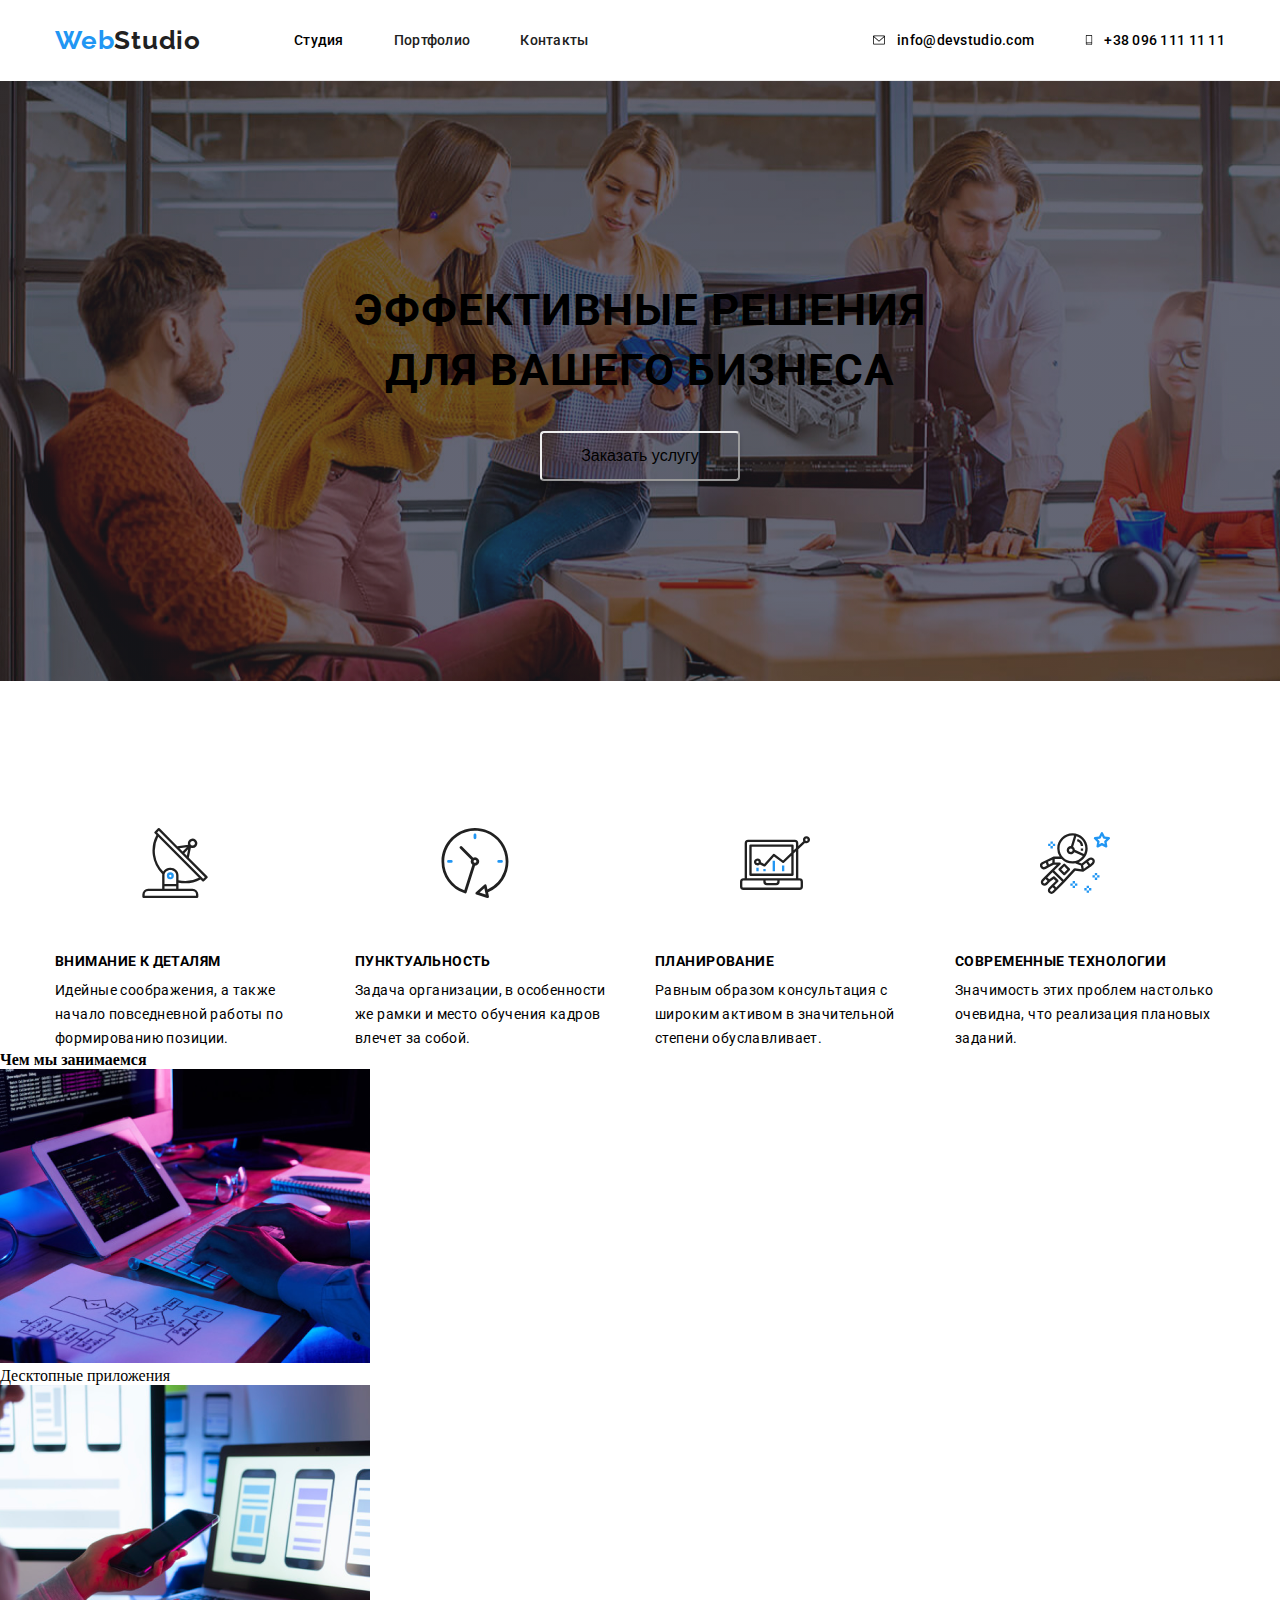
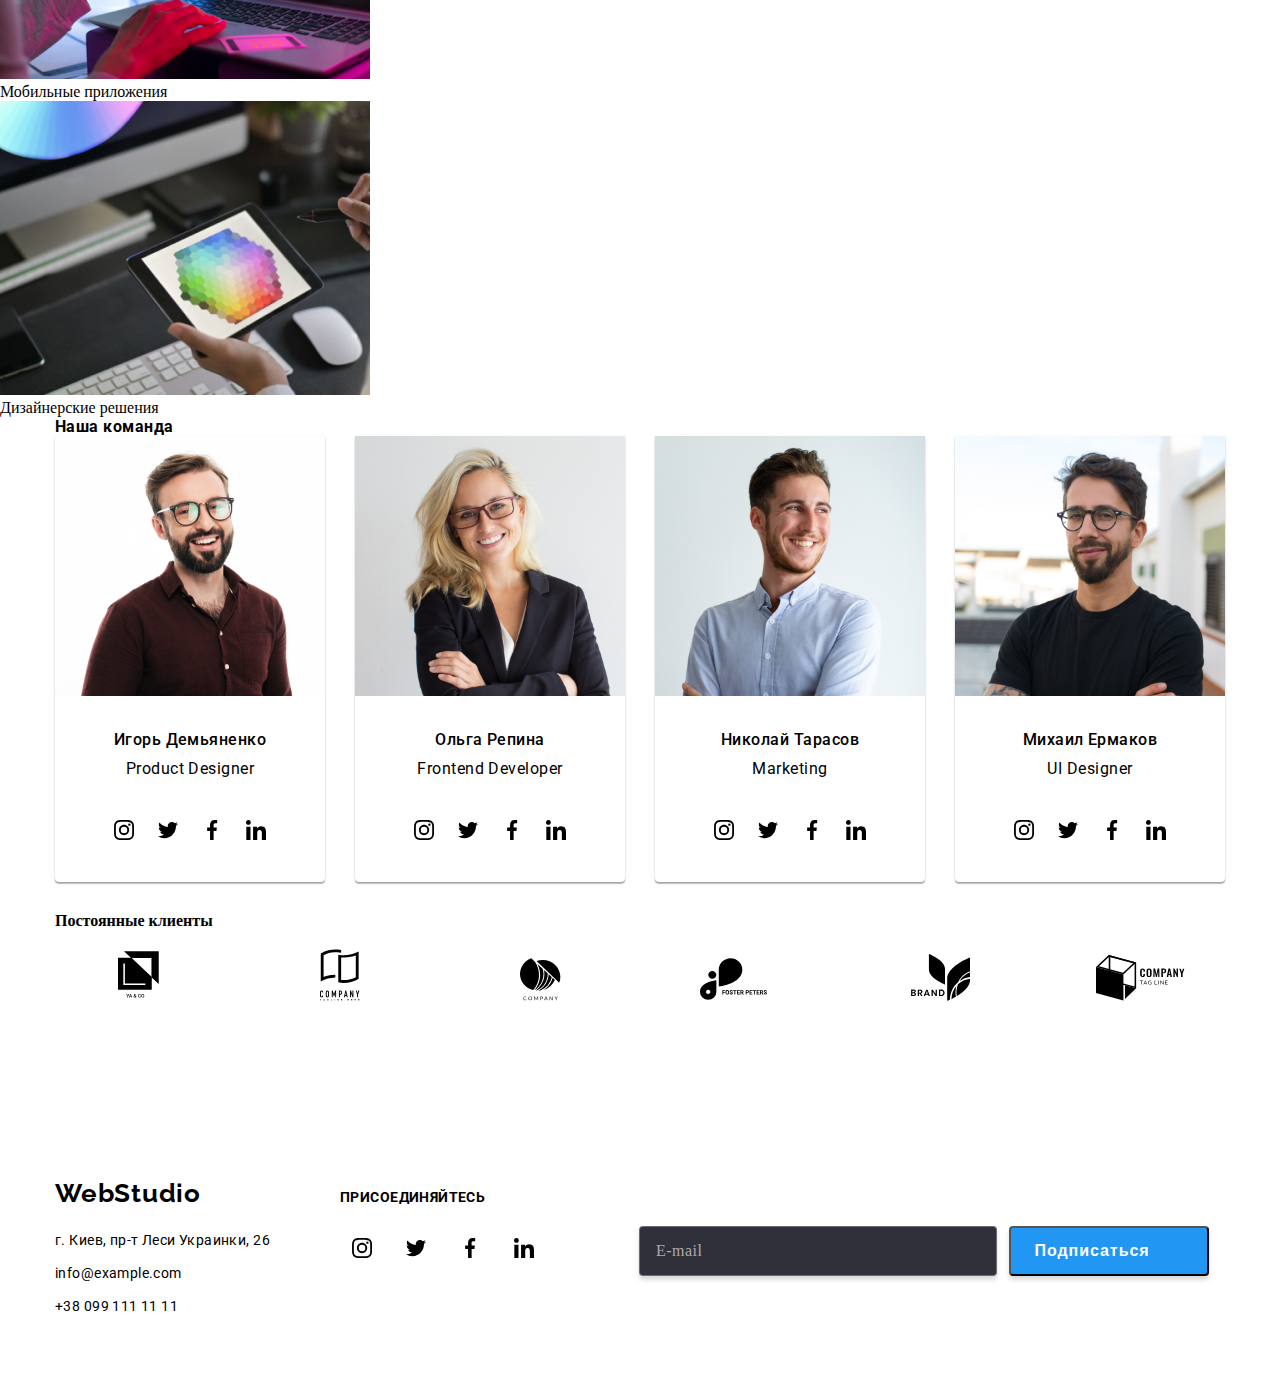
==== commit 1912b4f9: "vars" ====
--- a/index.html
+++ b/index.html
@@ -11,8 +11,7 @@
       rel="stylesheet"
     />
     <!--подключение стилей-->
-    <link rel="stylesheet" href="css/modern-normalize.css" />
-    <link rel="stylesheet" href="css/style.css" />
+    <link rel="stylesheet" href="css/main.min.css" />
     <title>Студия</title>
   </head>
   <body>
--- a/css/main.min.css
+++ b/css/main.min.css
@@ -0,0 +1,2 @@
+html{box-sizing:border-box}*{margin:0;padding:0}ul{list-style-type:none;text-decoration:none;padding:0;margin:0}a{text-decoration:none;text-transform:none;font-style:normal}*,::before,::after{box-sizing:inherit}h1,h2,h3,h4,h5,h6,p{margin-top:0px;margin-bottom:0px}.portfolio{font-family:Roboto, sans-serif}.container{width:1200px;padding-right:15px;padding-left:15px;margin:0px auto 0px auto}header .container,footer .container{padding-top:0px;padding-bottom:0px}header .container{background-color:var(--section-background-color);display:flex;align-items:center;border-bottom:1px solid #ececec}header .logo{font-family:Raleway,sans-serif;font-weight:700;font-size:26px;line-height:1.192;letter-spacing:0.03em;color:#212121;display:flex;margin-right:93px}header .logo-contrast{color:#2196f3;font-family:Raleway,sans-serif;font-weight:700;font-size:26px;line-height:1.192;letter-spacing:0.03em}.navigation{display:flex}.navigation li{display:flex}.navigation li:not(:last-child){margin-right:50px}.navigation a{font-family:Roboto,sans-serif;font-weight:500;font-style:normal;font-size:14px;line-height:1.143;letter-spacing:0.02em;color:#212121;padding-top:32px;padding-bottom:32px;transition:color 250ms cubic-bezier(0.4, 0, 0.2, 1),color 250ms cubic-bezier(0.4, 0, 0.2, 1)}.navigation a:hover,.navigation a:focus,.navigation a:active{color:var(--selected-text-color)}.navigation .active .current-link{color:var(--selected-text-color);position:relative;display:block}.navigation .active .current-link::after{content:"";position:absolute;bottom:0;left:0;height:4px;width:100%;background-color:var(--selected-text-color);border-radius:4px}header address{display:flex;margin-left:auto;font-family:Roboto, sans-serif}header address ul{display:flex}header address li{display:flex}header address li:not(:last-child){margin-right:50px}header address a{font-family:Roboto, sans-serif;font-weight:500;font-size:14px;line-height:1.143;letter-spacing:0.02em;color:var(--minor-text-color);transition:color 250ms cubic-bezier(0.4, 0, 0.2, 1),color 250ms cubic-bezier(0.4, 0, 0.2, 1);display:flex}header address a:hover,header address a:focus,header address a:active{color:var(--selected-text-color)}.mail{fill:currentColor}.tel{fill:currentColor}.icon-header{display:flex;align-items:center;margin-right:10px;align-self:center}.hero{font-family:Roboto, sans-serif;font-weight:900;letter-spacing:0.06em;color:var(--contrast-text-color);background-image:linear-gradient(to right, rgba(47,48,58,0.4), rgba(47,48,58,0.4)),url(../images/hero.jpg);background-repeat:no-repeat;background-size:cover;text-align:center;max-width:1600px;margin-left:auto;margin-right:auto}h1{font-size:44px;line-height:1.36;text-transform:uppercase;text-align:center;padding-top:200px}.hero .main-button{font-size:16px;line-height:1.875;text-align:center;background-color:var(--main-button-color);color:var(--contrast-text-color);box-shadow:0px 4px 4px rgba(0,0,0,0.15);border-radius:4px;border-color:var(--main-button-color);margin-top:30px;width:200px;height:50px;margin-bottom:200px}.backdrop{z-index:2;position:fixed;top:0;left:0;width:100%;height:100%;background-color:rgba(0,0,0,0.2);opacity:1;transition:opacity 250ms cubic-bezier(0.4, 0, 0.2, 1)}.backdrop.is-hidden{opacity:0;pointer-events:none}.backdrop.is-hidden .modal{transform:translate(-50%, -50%) scale(0.8)}.modal{position:absolute;top:50%;left:50%;padding:40px;width:528px;background-color:#fff;border-radius:4px;box-shadow:0px 1px 3px rgba(0,0,0,0.12),0px 1px 1px rgba(0,0,0,0.14),0px 2px 1px rgba(0,0,0,0.2);transform:translate(-50%, -50%) scale(1);transition:transform 250ms cubic-bezier(0.4, 0, 0.2, 1)}.modal b{display:inline-block;margin-bottom:12px;font-style:bold;font-weight:700;font-size:20px;line-height:1.15;text-align:center;letter-spacing:0.03em;color:#212121}.modal .exit-btn{display:flex;position:absolute;top:0;right:0;margin-top:8px;margin-right:8px;width:30px;height:30px;border:1px solid rgba(0,0,0,0.1);border-radius:50%;background-color:var(--section-background-color);cursor:pointer;transition:250ms cubic-bezier(0.4, 0, 0.2, 1)}.modal .exit-btn:hover,.modal .exit-btn:focus{color:var(--icons-contrast-color);cursor:pointer}.exit-btn .icon-btn{margin:auto;fill:currentColor}.name-form .input-block{position:relative}.name-form .icon-input{margin-left:12px;position:absolute;top:50%;left:0;transform:translateY(-50%);fill:#212121}.general-form{margin:auto;width:448px}.general-form .name-form{display:flex;flex-direction:column;margin-bottom:10px;text-align:left}.name-form label{margin-bottom:4px;font-style:normal;font-weight:400;font-size:12px;line-height:1.185;letter-spacing:0.01em;color:var(--minor-text-color)}.name-form .data{padding-left:42px;border:1px solid rgba(33,33,33,0.2);box-sizing:border-box;border-radius:4px;height:40px;width:100%}.data:focus{border:1px solid var(--selected-text-color);outline:none}.data:focus+.icon-input{fill:var(--selected-text-color)}.name-form .data.area{resize:none;height:120px;padding:12px 16px}.name-form .data.area::placeholder{font-style:normal;font-weight:400;font-size:12px;line-height:1.166;letter-spacing:0.01em;color:rgba(117,117,117,0.5)}.checkbox-input{appearance:none;-webkit-appearance:none;-moz-appearance:none}.checkbox-label{display:flex;justify-content:center;margin-top:20px;margin-bottom:30px;align-items:center;font-weight:400;font-size:14px;line-height:1.72;letter-spacing:0.03em;border-radius:4px;color:var(--minor-text-color);transition:250ms cubic-bezier(0.4, 0, 0.2, 1)}.checkbox-custom-box{display:inline-flex;width:16px;height:15px;margin-right:8px;background-image:url(../images/sprite.svg#name-icon) fill #212121;background-size:contain;background-repeat:no-repeat;border-radius:4px;cursor:pointer;transition:250ms cubic-bezier(0.4, 0, 0.2, 1);border:1px solid var(--icons-lines-color)}.checkbox-text{display:inline-flex}.checkbox-input:checked+.checkbox-custom-box{background-image:url(../images/icons/chek-icon.svg);background-size:contain;cursor:pointer;background-repeat:no-repeat;background-color:var(--icons-contrast-color);border:1px solid var(--icons-contrast-color)}.checkbox-input:focus+.checkbox-custom-box{box-sizing:content-box;border-radius:4px}.checkbox-label a{color:var(--icons-lines-color);text-decoration:underline;text-decoration-skip-ink:none}.modal .form-btn{padding:10px 55px;font-style:normal;font-weight:700;font-size:16px;line-height:1.875;align-items:center;text-align:center;letter-spacing:0.06em;color:var(--section-background-color);background:#2196f3;border:none;box-shadow:0px 4px 4px rgba(0,0,0,0.15);border-radius:4px}.modal .close-button{margin-top:8px;margin-right:8px;width:30px;height:30px;border:1px solid rgba(0,0,0,0.1);border-radius:50%;background-color:var(--main-background-color);background-image:url(../images/sprite.svg#close-icon);background-repeat:no-repeat;background-position:center;cursor:pointer}.advantages{font-family:Roboto;letter-spacing:0.03em;box-sizing:content-box;padding-top:94px}.advantages .container{padding-bottom:0}.advantages ul{display:flex;justify-content:center}.advantages li:not(:last-child){margin-right:30px}.advantages h2{color:var(--section-background-color)}.advantages h3{font-family:Roboto;font-size:14px;font-weight:700;font-style:normal;letter-spacing:0.03em;line-height:1.17;text-transform:uppercase;color:var(--main-text-color);margin-bottom:10px}.advantages p{font-family:Roboto;font-weight:400;font-style:normal;letter-spacing:0.03em;font-size:14px;line-height:1.71;color:var(--minor-text-color);width:270px}.icon{width:70px;height:70px}.advantages-image{display:flex;justify-content:center;align-items:center;height:120px;background-color:var(--minor-button-color);border-radius:4px;margin-bottom:30px;margin-right:30px}.team{font-family:Roboto, sans-serif;letter-spacing:0.03em;background-color:var(--minor-background-color)}.team ul{display:flex;justify-content:center;padding-bottom:30px}.team-item{margin-right:30px;background-color:var(--section-background-color);box-shadow:0px 1px 3px rgba(0,0,0,0.12),0px 1px 1px rgba(0,0,0,0.14),0px 2px 1px rgba(0,0,0,0.2);border-radius:0px 0px 4px 4px}.team-item:last-child{margin-right:0}.team h5{font-weight:500;font-size:16px;line-height:1.188;text-align:center;color:var(--main-text-color);padding-top:30px;padding-bottom:10px}.team p{font-weight:400;font-size:16px;line-height:1.188;text-align:center;color:var(--minor-text-color);padding-bottom:30px}.sm{display:flex}.sm .sm-link:hover,.sm .sm-link:focus,.sm .sm-link:active{background-color:var(--icons-contrast-color);color:var(--main-background-color)}.sm-item .sm-link:last-child{margin-right:0}.sm-item .sm-link{display:flex;height:44px;width:44px;align-items:center;border-radius:50%;margin-right:10px;color:var(--icons-primary-color);transition:color 250ms cubic-bezier(0.4, 0, 0.2, 1),background-color 250ms cubic-bezier(0.4, 0, 0.2, 1)}.sm-icon{height:20px;width:20px;margin-left:auto;margin-right:auto;fill:currentColor}footer .sm-item .sm-link{height:44px;width:44px;background-color:rgba(255,255,255,0.1);background-size:20px;background-repeat:no-repeat;background-position:center;border-radius:50%}footer .sm-item:not(:last-child){margin-right:10px}footer .sm{display:flex}.clients{display:flex;justify-content:space-between;align-items:baseline;padding-bottom:94px}.clients-item a{display:flex;align-items:center;justify-content:center;width:170px;height:90px;border:1px solid var(--icons-primary-color);border-radius:4px}.clients-item{margin-right:30px;fill:var(--icons-primary-color)}.clients-item:last-child{margin-right:0}.clients-link{transition:fill 250ms cubic-bezier(0.4, 0, 0.2, 1),border-color 250ms cubic-bezier(0.4, 0, 0.2, 1)}.clients-link:hover,.clients-link:focus{fill:var(--icons-contrast-color);border-color:var(--icons-contrast-color)}footer{background-color:var(--footer-background-color)}.footer-items{align-items:baseline;padding-top:60px}.footer-items a{color:var(--footer-adress-color)}.page-footer{align-items:baseline;margin-left:70px}footer .logo{font-family:Raleway;font-weight:700;font-style:normal;font-size:26px;line-height:1.192;letter-spacing:0.03em;color:var(--contrast-text-color)}footer .logo-contrast{color:var(--selected-text-color)}.footer-items{display:flex}.footer-items ul{align-items:baseline;font-family:Roboto, sans-serif;font-weight:400;font-size:14px;line-height:1.714;font-style:normal;letter-spacing:0.03em;color:var(--contrast-text-color);margin-top:20px;padding-bottom:60px}.footer-items li:not(:last-child){margin-bottom:9px}h6{font-family:Roboto, sans-serif;font-weight:700;font-size:14px;line-height:1.172;font-style:normal;letter-spacing:0.03em;text-transform:uppercase;color:var(--contrast-text-color);margin-bottom:20px}.subscription{margin-top:12px;margin-left:93px;width:570px;height:86px}.subscription b{margin-bottom:20px;display:block;font-style:normal;font-weight:700;font-size:14px;line-height:1.14;letter-spacing:0.03em;text-transform:uppercase;color:#ffffff}.subscription .email{display:block;margin-right:12px;padding-left:16px;width:358px;height:50px;color:var(--white-color);background-color:#2f303a;border:1px solid rgba(255,255,255,0.3);border-radius:4px;box-shadow:0px 4px 4px rgba(0,0,0,0.15)}.subscription .email::placeholder{font-style:400;font-weight:normal;font-size:16px;line-height:1.25;align-items:center;letter-spacing:0.03em;color:rgba(255,255,255,0.6)}.subscription .sub-button{display:flex;width:200px;height:50px;font-style:normal;font-weight:700;font-size:16px;line-height:1.875;align-items:center;text-align:center;letter-spacing:0.06em;justify-content:center;color:#ffffff;background:#2196f3;box-shadow:0px 4px 4px rgba(0,0,0,0.15);border-radius:4px}.subscription .input-sub{display:flex}.subscription .sub-button::after{content:"";display:block;margin-left:10px;width:24px;height:24px;background-image:url(../images/icon-send.svg)}.buttons-list{display:flex;margin-top:94px;justify-content:center;padding-bottom:50px}.buttons-list li{margin-right:8px}.buttons-list li:last-child{margin-right:0}.buttons-item{margin:0;padding:6px 22px;height:38px;letter-spacing:0.03em;line-height:1.625;font-size:16px;font-weight:500;text-align:center;border-radius:4px;border:0;color:var(--main-text-color);background-color:var(--minor-button-color);font-style:Roboto;font-size:16px;line-height:1.63;font-style:normal;letter-spacing:0.03em;transition:color 250ms cubic-bezier(0.4, 0, 0.2, 1),background-color 250ms cubic-bezier(0.4, 0, 0.2, 1)}.buttons-item:hover,.buttons-item:focus,.buttons-item:active{color:var(--contrast-text-color);background-color:var(--main-button-color)}.project{padding-top:50px;padding-bottom:94px}.portfolio{padding-left:15px;padding-right:15px;margin-left:auto;margin-right:auto}.portfolio .buttons{display:flex;justify-content:center}.portfolio .buttons .item{margin:0;padding:6px 22px;letter-spacing:0 03em;line-height:1.62;box-shadow:0px 2px 2px rgba(0,0,0,0.12);text-shadow:0px 4px 4px rgba(0,0,0,0.25);border-radius:4px;border:0;transition:color 250ms cubic-bezier(0.4, 0, 0.2, 1),background-color 250ms cubic-bezier(0.4, 0, 0.2, 1)}.portfolio .buttons .item:hover,.portfolio .buttons .item:focus,.portfolio .buttons .item:active{color:var(--contrast-text-color);background-color:var(--main-button-color)}.projects-list{display:flex;flex-wrap:wrap}.projects-item{width:calc((100% - 60px) / 3);background-color:var(--section-background-color);list-style-type:none}.projects-content{display:block;background-color:var(--section-background-color);border:1px solid #eeeeee;transition:background-color 250ms cubic-bezier(0.4, 0, 0.2, 1),box-shadow 250ms cubic-bezier(0.4, 0, 0.2, 1)}.projects-content:hover,.projects-content:focus{background-color:var(--section-background-color);box-shadow:0px 1px 1px rgba(0,0,0,0.12),0px 4px 4px rgba(0,0,0,0.06),1px 4px 6px rgba(0,0,0,0.16);border:1px solid #eeeeee}.projects-item:not(:nth-child(3n)){margin-right:30px}.projects-item:not(:nth-last-child(-n+3)){margin-bottom:30px}.projects-item img{display:block}.projects-discription{padding-top:24px;padding-right:20px;padding-bottom:24px;padding-left:24px}h2{visibility:hidden}.projects h3{font-weight:700;font-size:18px;line-height:2;letter-spacing:0 06em;color:var(--main-text-color)}.projects p{font-weight:400;font-size:16px;line-height:1.875;letter-spacing:0 03em;color:var(--minor-text-color);margin:0}.projects-item .outline p{background-color:var(--main-button-color);color:var(--contrast-text-color);padding:24px 63px 24px 63px;margin:0}.projects-image{position:relative;overflow:hidden}.projects-image .outline{position:absolute;left:0;top:0;width:100%;height:100%;background-color:rgba(33,150,243,0.9);border:1px solid #eeeeee;visibility:hidden;transform:translateY(100%);transition:transform 250ms cubic-bezier(0.4, 0, 0.2, 1)}.projects-item:hover .outline{transform:translateY(0);visibility:visible;transition:transform 250ms cubic-bezier(0.4, 0, 0.2, 1)}.projects-content:focus .outline{transform:translateY(0);visibility:visible;transition:transform 250ms cubic-bezier(0.4, 0, 0.2, 1)}/*! modern-normalize v1.0.0 | MIT License | https://github.com/sindresorhus/modern-normalize */​ ​ ​ *,*::before,*::after{box-sizing:border-box}​ ​ :root{-moz-tab-size:4;tab-size:4}​ ​ html{line-height:1.15;-webkit-text-size-adjust:100%}​ ​ ​ body{margin:0}​ ​ body{font-family:system-ui,-apple-system,"Segoe UI",Roboto,Helvetica,Arial,sans-serif,"Apple Color Emoji","Segoe UI Emoji"}​ ​ ​ hr{height:0;color:inherit}​ ​ ​ abbr[title]{text-decoration:underline dotted}​ ​ b,strong{font-weight:bolder}​ ​ code,kbd,samp,pre{font-family:ui-monospace, SFMono-Regular, Consolas, "Liberation Mono", Menlo, monospace;font-size:1em}​ ​ small{font-size:80%}​ ​ sub,sup{font-size:75%;line-height:0;position:relative;vertical-align:baseline}​ sub{bottom:-0.25em}​ sup{top:-0.5em}​ ​ ​ table{text-indent:0;border-color:inherit}​ ​ ​ button,input,optgroup,select,textarea{font-family:inherit;font-size:100%;line-height:1.15;margin:0}​ ​ button,select{text-transform:none}​ ​ button,[type='button'],[type='reset'],[type='submit']{-webkit-appearance:button}​ ​ ::-moz-focus-inner{border-style:none;padding:0}​ ​ :-moz-focusring{outline:1px dotted ButtonText}​ ​ :-moz-ui-invalid{box-shadow:none}​ ​ legend{padding:0}​ ​ progress{vertical-align:baseline}​ ​ ::-webkit-inner-spin-button,::-webkit-outer-spin-button{height:auto}​ ​ [type='search']{-webkit-appearance:textfield;outline-offset:-2px}​ ​ ::-webkit-search-decoration{-webkit-appearance:none}​ ​ ::-webkit-file-upload-button{-webkit-appearance:button;font:inherit}​ ​ ​ summary{display:list-item}
+/*# sourceMappingURL=main.min.css.map */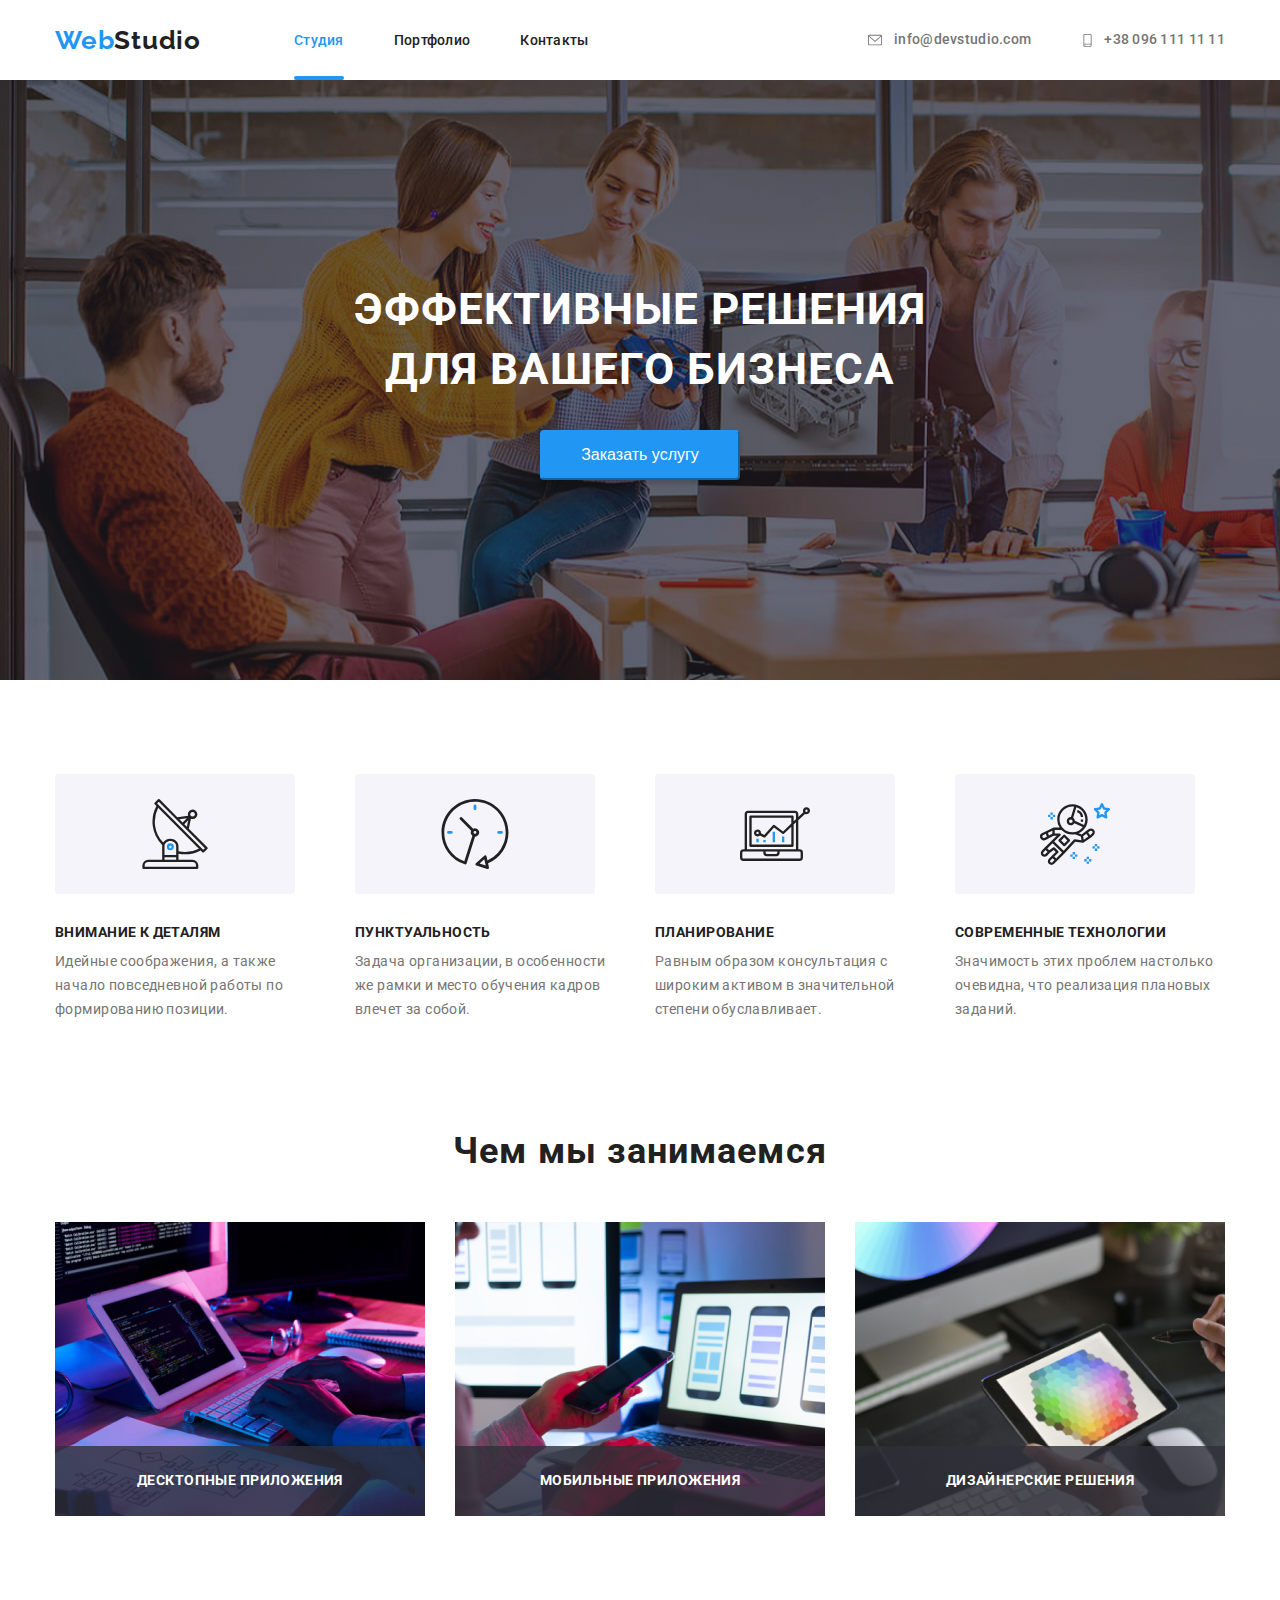
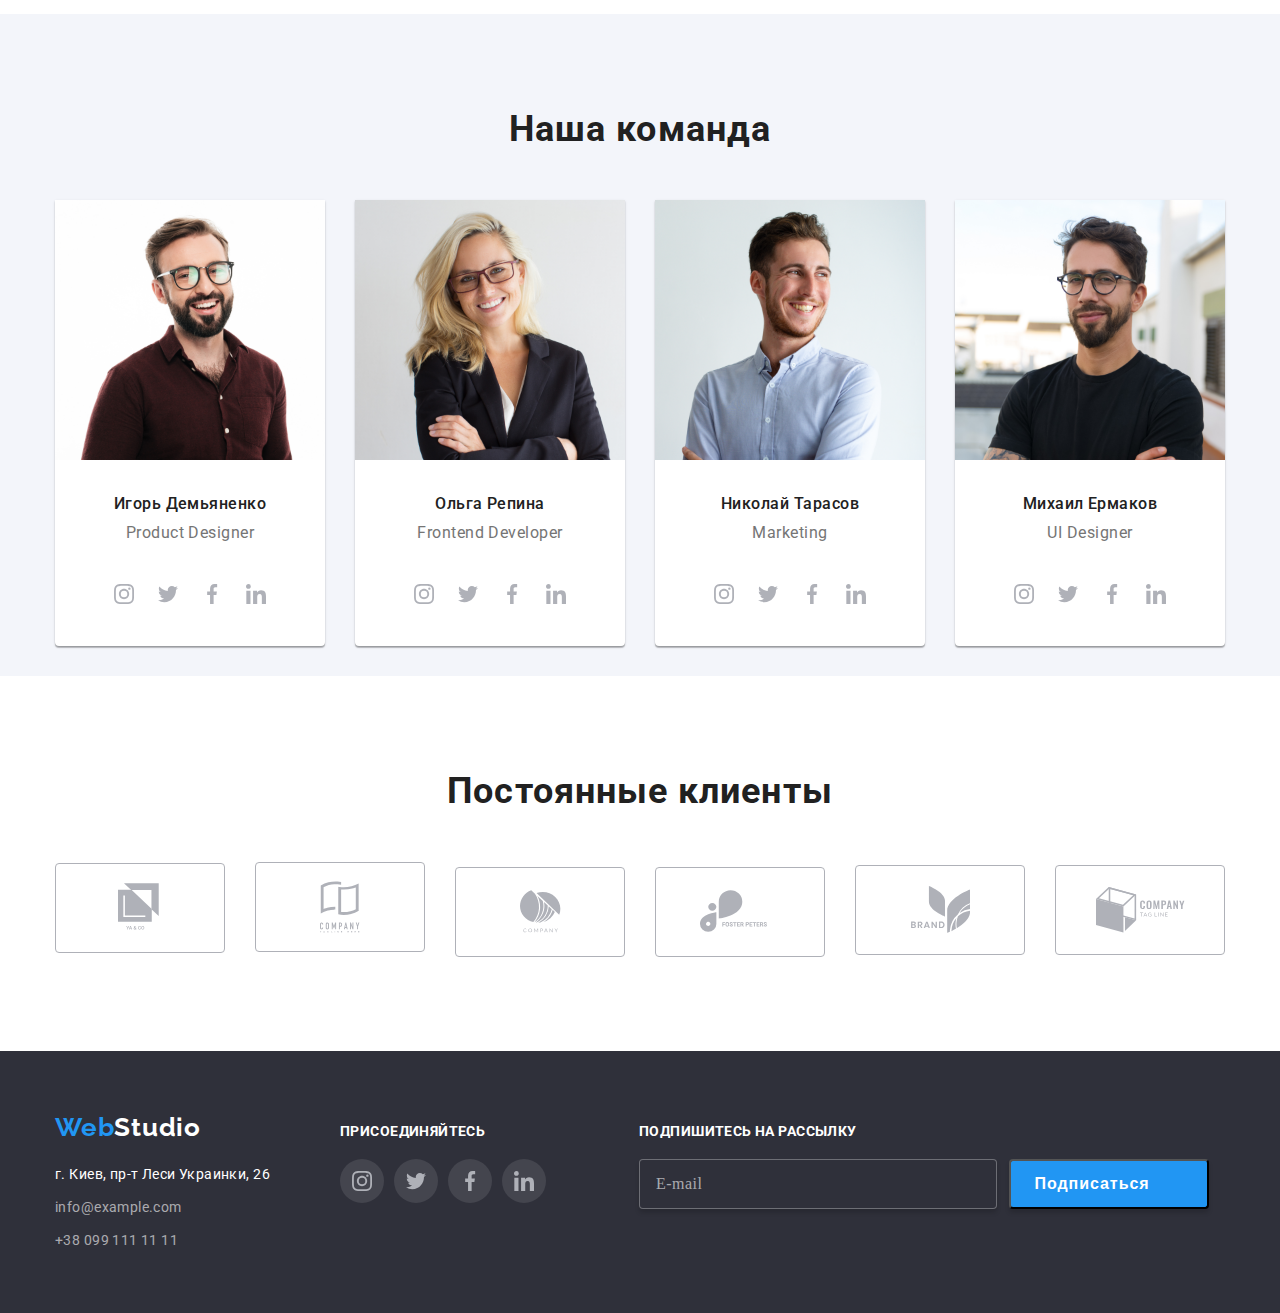
==== commit dcaddb6f: "buggs fix" ====
--- a/index.html
+++ b/index.html
@@ -33,7 +33,7 @@
           <ul>
             <li>
               <a href="mailto:info@devstudio.com"
-                ><svg class="mail icon-header" width="16" height="12">
+                ><svg class="mail icon-header" width="18px" height="14px">
                   <use href="./images/sprite.svg#mail"></use>
                 </svg>
                 info@devstudio.com</a
@@ -41,7 +41,7 @@
             </li>
             <li>
               <a href="tel:+380961111111">
-                <svg class="tel icon-header" width="10px" height="16px">
+                <svg class="tel icon-header" width="13px" height="19px">
                   <use href="./images/sprite.svg#tel"></use>
                 </svg>
                 +38 096 111 11 11</a
@@ -99,9 +99,9 @@
     <div class="form-item">
       <div class="checkbox">
         <label class="checkbox-label">
-          <input type="checkbox" name="toc" value="toc" class="checkbox-input" checked />
+          <input type="checkbox" name="toc" value="toc" class="checkbox-input"  />
           <span class="checkbox-custom-box"></span>
-          <span class="checkbox-text">Соглашаюсь с рассылкой и принимаю <a href="">Условия договора</a></span>
+          <span class="checkbox-text">Соглашаюсь с рассылкой и принимаю <a class="agreement" href="#">Условия договора</a></span>
         </label>
       </div>
     </div>
@@ -457,7 +457,7 @@
             </ul>
           </div>
           <div class="subscription">
-           <b>Подпишитесь на рассылку</b>
+           <h6>Подпишитесь на рассылку</h6>
             <form action="" class="input-sub">
               <input type="email" name="email" placeholder="E-mail" class="email" />
               <button type="submit" class="sub-button">Подписаться</button>
--- a/css/main.min.css
+++ b/css/main.min.css
@@ -1,2 +1,2 @@
-html{box-sizing:border-box}*{margin:0;padding:0}ul{list-style-type:none;text-decoration:none;padding:0;margin:0}a{text-decoration:none;text-transform:none;font-style:normal}*,::before,::after{box-sizing:inherit}h1,h2,h3,h4,h5,h6,p{margin-top:0px;margin-bottom:0px}.portfolio{font-family:Roboto, sans-serif}.container{width:1200px;padding-right:15px;padding-left:15px;margin:0px auto 0px auto}header .container,footer .container{padding-top:0px;padding-bottom:0px}header .container{background-color:var(--section-background-color);display:flex;align-items:center;border-bottom:1px solid #ececec}header .logo{font-family:Raleway,sans-serif;font-weight:700;font-size:26px;line-height:1.192;letter-spacing:0.03em;color:#212121;display:flex;margin-right:93px}header .logo-contrast{color:#2196f3;font-family:Raleway,sans-serif;font-weight:700;font-size:26px;line-height:1.192;letter-spacing:0.03em}.navigation{display:flex}.navigation li{display:flex}.navigation li:not(:last-child){margin-right:50px}.navigation a{font-family:Roboto,sans-serif;font-weight:500;font-style:normal;font-size:14px;line-height:1.143;letter-spacing:0.02em;color:#212121;padding-top:32px;padding-bottom:32px;transition:color 250ms cubic-bezier(0.4, 0, 0.2, 1),color 250ms cubic-bezier(0.4, 0, 0.2, 1)}.navigation a:hover,.navigation a:focus,.navigation a:active{color:var(--selected-text-color)}.navigation .active .current-link{color:var(--selected-text-color);position:relative;display:block}.navigation .active .current-link::after{content:"";position:absolute;bottom:0;left:0;height:4px;width:100%;background-color:var(--selected-text-color);border-radius:4px}header address{display:flex;margin-left:auto;font-family:Roboto, sans-serif}header address ul{display:flex}header address li{display:flex}header address li:not(:last-child){margin-right:50px}header address a{font-family:Roboto, sans-serif;font-weight:500;font-size:14px;line-height:1.143;letter-spacing:0.02em;color:var(--minor-text-color);transition:color 250ms cubic-bezier(0.4, 0, 0.2, 1),color 250ms cubic-bezier(0.4, 0, 0.2, 1);display:flex}header address a:hover,header address a:focus,header address a:active{color:var(--selected-text-color)}.mail{fill:currentColor}.tel{fill:currentColor}.icon-header{display:flex;align-items:center;margin-right:10px;align-self:center}.hero{font-family:Roboto, sans-serif;font-weight:900;letter-spacing:0.06em;color:var(--contrast-text-color);background-image:linear-gradient(to right, rgba(47,48,58,0.4), rgba(47,48,58,0.4)),url(../images/hero.jpg);background-repeat:no-repeat;background-size:cover;text-align:center;max-width:1600px;margin-left:auto;margin-right:auto}h1{font-size:44px;line-height:1.36;text-transform:uppercase;text-align:center;padding-top:200px}.hero .main-button{font-size:16px;line-height:1.875;text-align:center;background-color:var(--main-button-color);color:var(--contrast-text-color);box-shadow:0px 4px 4px rgba(0,0,0,0.15);border-radius:4px;border-color:var(--main-button-color);margin-top:30px;width:200px;height:50px;margin-bottom:200px}.backdrop{z-index:2;position:fixed;top:0;left:0;width:100%;height:100%;background-color:rgba(0,0,0,0.2);opacity:1;transition:opacity 250ms cubic-bezier(0.4, 0, 0.2, 1)}.backdrop.is-hidden{opacity:0;pointer-events:none}.backdrop.is-hidden .modal{transform:translate(-50%, -50%) scale(0.8)}.modal{position:absolute;top:50%;left:50%;padding:40px;width:528px;background-color:#fff;border-radius:4px;box-shadow:0px 1px 3px rgba(0,0,0,0.12),0px 1px 1px rgba(0,0,0,0.14),0px 2px 1px rgba(0,0,0,0.2);transform:translate(-50%, -50%) scale(1);transition:transform 250ms cubic-bezier(0.4, 0, 0.2, 1)}.modal b{display:inline-block;margin-bottom:12px;font-style:bold;font-weight:700;font-size:20px;line-height:1.15;text-align:center;letter-spacing:0.03em;color:#212121}.modal .exit-btn{display:flex;position:absolute;top:0;right:0;margin-top:8px;margin-right:8px;width:30px;height:30px;border:1px solid rgba(0,0,0,0.1);border-radius:50%;background-color:var(--section-background-color);cursor:pointer;transition:250ms cubic-bezier(0.4, 0, 0.2, 1)}.modal .exit-btn:hover,.modal .exit-btn:focus{color:var(--icons-contrast-color);cursor:pointer}.exit-btn .icon-btn{margin:auto;fill:currentColor}.name-form .input-block{position:relative}.name-form .icon-input{margin-left:12px;position:absolute;top:50%;left:0;transform:translateY(-50%);fill:#212121}.general-form{margin:auto;width:448px}.general-form .name-form{display:flex;flex-direction:column;margin-bottom:10px;text-align:left}.name-form label{margin-bottom:4px;font-style:normal;font-weight:400;font-size:12px;line-height:1.185;letter-spacing:0.01em;color:var(--minor-text-color)}.name-form .data{padding-left:42px;border:1px solid rgba(33,33,33,0.2);box-sizing:border-box;border-radius:4px;height:40px;width:100%}.data:focus{border:1px solid var(--selected-text-color);outline:none}.data:focus+.icon-input{fill:var(--selected-text-color)}.name-form .data.area{resize:none;height:120px;padding:12px 16px}.name-form .data.area::placeholder{font-style:normal;font-weight:400;font-size:12px;line-height:1.166;letter-spacing:0.01em;color:rgba(117,117,117,0.5)}.checkbox-input{appearance:none;-webkit-appearance:none;-moz-appearance:none}.checkbox-label{display:flex;justify-content:center;margin-top:20px;margin-bottom:30px;align-items:center;font-weight:400;font-size:14px;line-height:1.72;letter-spacing:0.03em;border-radius:4px;color:var(--minor-text-color);transition:250ms cubic-bezier(0.4, 0, 0.2, 1)}.checkbox-custom-box{display:inline-flex;width:16px;height:15px;margin-right:8px;background-image:url(../images/sprite.svg#name-icon) fill #212121;background-size:contain;background-repeat:no-repeat;border-radius:4px;cursor:pointer;transition:250ms cubic-bezier(0.4, 0, 0.2, 1);border:1px solid var(--icons-lines-color)}.checkbox-text{display:inline-flex}.checkbox-input:checked+.checkbox-custom-box{background-image:url(../images/icons/chek-icon.svg);background-size:contain;cursor:pointer;background-repeat:no-repeat;background-color:var(--icons-contrast-color);border:1px solid var(--icons-contrast-color)}.checkbox-input:focus+.checkbox-custom-box{box-sizing:content-box;border-radius:4px}.checkbox-label a{color:var(--icons-lines-color);text-decoration:underline;text-decoration-skip-ink:none}.modal .form-btn{padding:10px 55px;font-style:normal;font-weight:700;font-size:16px;line-height:1.875;align-items:center;text-align:center;letter-spacing:0.06em;color:var(--section-background-color);background:#2196f3;border:none;box-shadow:0px 4px 4px rgba(0,0,0,0.15);border-radius:4px}.modal .close-button{margin-top:8px;margin-right:8px;width:30px;height:30px;border:1px solid rgba(0,0,0,0.1);border-radius:50%;background-color:var(--main-background-color);background-image:url(../images/sprite.svg#close-icon);background-repeat:no-repeat;background-position:center;cursor:pointer}.advantages{font-family:Roboto;letter-spacing:0.03em;box-sizing:content-box;padding-top:94px}.advantages .container{padding-bottom:0}.advantages ul{display:flex;justify-content:center}.advantages li:not(:last-child){margin-right:30px}.advantages h2{color:var(--section-background-color)}.advantages h3{font-family:Roboto;font-size:14px;font-weight:700;font-style:normal;letter-spacing:0.03em;line-height:1.17;text-transform:uppercase;color:var(--main-text-color);margin-bottom:10px}.advantages p{font-family:Roboto;font-weight:400;font-style:normal;letter-spacing:0.03em;font-size:14px;line-height:1.71;color:var(--minor-text-color);width:270px}.icon{width:70px;height:70px}.advantages-image{display:flex;justify-content:center;align-items:center;height:120px;background-color:var(--minor-button-color);border-radius:4px;margin-bottom:30px;margin-right:30px}.team{font-family:Roboto, sans-serif;letter-spacing:0.03em;background-color:var(--minor-background-color)}.team ul{display:flex;justify-content:center;padding-bottom:30px}.team-item{margin-right:30px;background-color:var(--section-background-color);box-shadow:0px 1px 3px rgba(0,0,0,0.12),0px 1px 1px rgba(0,0,0,0.14),0px 2px 1px rgba(0,0,0,0.2);border-radius:0px 0px 4px 4px}.team-item:last-child{margin-right:0}.team h5{font-weight:500;font-size:16px;line-height:1.188;text-align:center;color:var(--main-text-color);padding-top:30px;padding-bottom:10px}.team p{font-weight:400;font-size:16px;line-height:1.188;text-align:center;color:var(--minor-text-color);padding-bottom:30px}.sm{display:flex}.sm .sm-link:hover,.sm .sm-link:focus,.sm .sm-link:active{background-color:var(--icons-contrast-color);color:var(--main-background-color)}.sm-item .sm-link:last-child{margin-right:0}.sm-item .sm-link{display:flex;height:44px;width:44px;align-items:center;border-radius:50%;margin-right:10px;color:var(--icons-primary-color);transition:color 250ms cubic-bezier(0.4, 0, 0.2, 1),background-color 250ms cubic-bezier(0.4, 0, 0.2, 1)}.sm-icon{height:20px;width:20px;margin-left:auto;margin-right:auto;fill:currentColor}footer .sm-item .sm-link{height:44px;width:44px;background-color:rgba(255,255,255,0.1);background-size:20px;background-repeat:no-repeat;background-position:center;border-radius:50%}footer .sm-item:not(:last-child){margin-right:10px}footer .sm{display:flex}.clients{display:flex;justify-content:space-between;align-items:baseline;padding-bottom:94px}.clients-item a{display:flex;align-items:center;justify-content:center;width:170px;height:90px;border:1px solid var(--icons-primary-color);border-radius:4px}.clients-item{margin-right:30px;fill:var(--icons-primary-color)}.clients-item:last-child{margin-right:0}.clients-link{transition:fill 250ms cubic-bezier(0.4, 0, 0.2, 1),border-color 250ms cubic-bezier(0.4, 0, 0.2, 1)}.clients-link:hover,.clients-link:focus{fill:var(--icons-contrast-color);border-color:var(--icons-contrast-color)}footer{background-color:var(--footer-background-color)}.footer-items{align-items:baseline;padding-top:60px}.footer-items a{color:var(--footer-adress-color)}.page-footer{align-items:baseline;margin-left:70px}footer .logo{font-family:Raleway;font-weight:700;font-style:normal;font-size:26px;line-height:1.192;letter-spacing:0.03em;color:var(--contrast-text-color)}footer .logo-contrast{color:var(--selected-text-color)}.footer-items{display:flex}.footer-items ul{align-items:baseline;font-family:Roboto, sans-serif;font-weight:400;font-size:14px;line-height:1.714;font-style:normal;letter-spacing:0.03em;color:var(--contrast-text-color);margin-top:20px;padding-bottom:60px}.footer-items li:not(:last-child){margin-bottom:9px}h6{font-family:Roboto, sans-serif;font-weight:700;font-size:14px;line-height:1.172;font-style:normal;letter-spacing:0.03em;text-transform:uppercase;color:var(--contrast-text-color);margin-bottom:20px}.subscription{margin-top:12px;margin-left:93px;width:570px;height:86px}.subscription b{margin-bottom:20px;display:block;font-style:normal;font-weight:700;font-size:14px;line-height:1.14;letter-spacing:0.03em;text-transform:uppercase;color:#ffffff}.subscription .email{display:block;margin-right:12px;padding-left:16px;width:358px;height:50px;color:var(--white-color);background-color:#2f303a;border:1px solid rgba(255,255,255,0.3);border-radius:4px;box-shadow:0px 4px 4px rgba(0,0,0,0.15)}.subscription .email::placeholder{font-style:400;font-weight:normal;font-size:16px;line-height:1.25;align-items:center;letter-spacing:0.03em;color:rgba(255,255,255,0.6)}.subscription .sub-button{display:flex;width:200px;height:50px;font-style:normal;font-weight:700;font-size:16px;line-height:1.875;align-items:center;text-align:center;letter-spacing:0.06em;justify-content:center;color:#ffffff;background:#2196f3;box-shadow:0px 4px 4px rgba(0,0,0,0.15);border-radius:4px}.subscription .input-sub{display:flex}.subscription .sub-button::after{content:"";display:block;margin-left:10px;width:24px;height:24px;background-image:url(../images/icon-send.svg)}.buttons-list{display:flex;margin-top:94px;justify-content:center;padding-bottom:50px}.buttons-list li{margin-right:8px}.buttons-list li:last-child{margin-right:0}.buttons-item{margin:0;padding:6px 22px;height:38px;letter-spacing:0.03em;line-height:1.625;font-size:16px;font-weight:500;text-align:center;border-radius:4px;border:0;color:var(--main-text-color);background-color:var(--minor-button-color);font-style:Roboto;font-size:16px;line-height:1.63;font-style:normal;letter-spacing:0.03em;transition:color 250ms cubic-bezier(0.4, 0, 0.2, 1),background-color 250ms cubic-bezier(0.4, 0, 0.2, 1)}.buttons-item:hover,.buttons-item:focus,.buttons-item:active{color:var(--contrast-text-color);background-color:var(--main-button-color)}.project{padding-top:50px;padding-bottom:94px}.portfolio{padding-left:15px;padding-right:15px;margin-left:auto;margin-right:auto}.portfolio .buttons{display:flex;justify-content:center}.portfolio .buttons .item{margin:0;padding:6px 22px;letter-spacing:0 03em;line-height:1.62;box-shadow:0px 2px 2px rgba(0,0,0,0.12);text-shadow:0px 4px 4px rgba(0,0,0,0.25);border-radius:4px;border:0;transition:color 250ms cubic-bezier(0.4, 0, 0.2, 1),background-color 250ms cubic-bezier(0.4, 0, 0.2, 1)}.portfolio .buttons .item:hover,.portfolio .buttons .item:focus,.portfolio .buttons .item:active{color:var(--contrast-text-color);background-color:var(--main-button-color)}.projects-list{display:flex;flex-wrap:wrap}.projects-item{width:calc((100% - 60px) / 3);background-color:var(--section-background-color);list-style-type:none}.projects-content{display:block;background-color:var(--section-background-color);border:1px solid #eeeeee;transition:background-color 250ms cubic-bezier(0.4, 0, 0.2, 1),box-shadow 250ms cubic-bezier(0.4, 0, 0.2, 1)}.projects-content:hover,.projects-content:focus{background-color:var(--section-background-color);box-shadow:0px 1px 1px rgba(0,0,0,0.12),0px 4px 4px rgba(0,0,0,0.06),1px 4px 6px rgba(0,0,0,0.16);border:1px solid #eeeeee}.projects-item:not(:nth-child(3n)){margin-right:30px}.projects-item:not(:nth-last-child(-n+3)){margin-bottom:30px}.projects-item img{display:block}.projects-discription{padding-top:24px;padding-right:20px;padding-bottom:24px;padding-left:24px}h2{visibility:hidden}.projects h3{font-weight:700;font-size:18px;line-height:2;letter-spacing:0 06em;color:var(--main-text-color)}.projects p{font-weight:400;font-size:16px;line-height:1.875;letter-spacing:0 03em;color:var(--minor-text-color);margin:0}.projects-item .outline p{background-color:var(--main-button-color);color:var(--contrast-text-color);padding:24px 63px 24px 63px;margin:0}.projects-image{position:relative;overflow:hidden}.projects-image .outline{position:absolute;left:0;top:0;width:100%;height:100%;background-color:rgba(33,150,243,0.9);border:1px solid #eeeeee;visibility:hidden;transform:translateY(100%);transition:transform 250ms cubic-bezier(0.4, 0, 0.2, 1)}.projects-item:hover .outline{transform:translateY(0);visibility:visible;transition:transform 250ms cubic-bezier(0.4, 0, 0.2, 1)}.projects-content:focus .outline{transform:translateY(0);visibility:visible;transition:transform 250ms cubic-bezier(0.4, 0, 0.2, 1)}/*! modern-normalize v1.0.0 | MIT License | https://github.com/sindresorhus/modern-normalize */​ ​ ​ *,*::before,*::after{box-sizing:border-box}​ ​ :root{-moz-tab-size:4;tab-size:4}​ ​ html{line-height:1.15;-webkit-text-size-adjust:100%}​ ​ ​ body{margin:0}​ ​ body{font-family:system-ui,-apple-system,"Segoe UI",Roboto,Helvetica,Arial,sans-serif,"Apple Color Emoji","Segoe UI Emoji"}​ ​ ​ hr{height:0;color:inherit}​ ​ ​ abbr[title]{text-decoration:underline dotted}​ ​ b,strong{font-weight:bolder}​ ​ code,kbd,samp,pre{font-family:ui-monospace, SFMono-Regular, Consolas, "Liberation Mono", Menlo, monospace;font-size:1em}​ ​ small{font-size:80%}​ ​ sub,sup{font-size:75%;line-height:0;position:relative;vertical-align:baseline}​ sub{bottom:-0.25em}​ sup{top:-0.5em}​ ​ ​ table{text-indent:0;border-color:inherit}​ ​ ​ button,input,optgroup,select,textarea{font-family:inherit;font-size:100%;line-height:1.15;margin:0}​ ​ button,select{text-transform:none}​ ​ button,[type='button'],[type='reset'],[type='submit']{-webkit-appearance:button}​ ​ ::-moz-focus-inner{border-style:none;padding:0}​ ​ :-moz-focusring{outline:1px dotted ButtonText}​ ​ :-moz-ui-invalid{box-shadow:none}​ ​ legend{padding:0}​ ​ progress{vertical-align:baseline}​ ​ ::-webkit-inner-spin-button,::-webkit-outer-spin-button{height:auto}​ ​ [type='search']{-webkit-appearance:textfield;outline-offset:-2px}​ ​ ::-webkit-search-decoration{-webkit-appearance:none}​ ​ ::-webkit-file-upload-button{-webkit-appearance:button;font:inherit}​ ​ ​ summary{display:list-item}
+html{box-sizing:border-box}*{margin:0;padding:0}ul{list-style-type:none;text-decoration:none;padding:0;margin:0}a{text-decoration:none;text-transform:none;font-style:normal}*,::before,::after{box-sizing:inherit}h1,h2,h3,h4,h5,h6,p{margin-top:0px;margin-bottom:0px}.portfolio{font-family:Roboto,sans-serif;border-top:1px solid #ececec}.container{width:1200px;padding-right:15px;padding-left:15px;margin:0px auto 0px auto}header .container{background-color:#fff;display:flex;align-items:center}header .container,footer .container{padding-top:0px;padding-bottom:0px}header .logo{font-family:Raleway,sans-serif;font-weight:700;font-size:26px;line-height:1.192;letter-spacing:0.03em;color:#212121;display:flex;margin-right:93px}header .logo-contrast{color:#2196f3;font-family:Raleway,sans-serif;font-weight:700;font-size:26px;line-height:1.192;letter-spacing:0.03em}.navigation{display:flex}.navigation li{display:flex}.navigation li:not(:last-child){margin-right:50px}.navigation a{font-family:Roboto,sans-serif;font-weight:500;font-style:normal;font-size:14px;line-height:1.143;letter-spacing:0.02em;color:#212121;padding-top:32px;padding-bottom:32px;transition:color 250ms cubic-bezier(0.4, 0, 0.2, 1),color 250ms cubic-bezier(0.4, 0, 0.2, 1)}.navigation a:hover,.navigation a:focus,.navigation a:active{color:#2196f3}.navigation .active .current-link{color:#2196f3;position:relative;display:block}.navigation .active .current-link::after{content:"";position:absolute;bottom:0;left:0;height:4px;width:100%;background-color:#2196f3;border-radius:4px}header address{display:flex;margin-left:auto;font-family:Roboto,sans-serif}header address ul{display:flex}header address li{display:flex}header address li:not(:last-child){margin-right:50px}header address a{font-family:Roboto,sans-serif;font-weight:500;font-size:14px;line-height:1.143;letter-spacing:0.02em;color:#757575;transition:color 250ms cubic-bezier(0.4, 0, 0.2, 1),color 250ms cubic-bezier(0.4, 0, 0.2, 1);display:flex}header address a:hover,header address a:focus,header address a:active{color:#2196f3}.mail{fill:currentColor}.tel{fill:currentColor}.icon-header{display:flex;align-items:center;margin-right:10px;align-self:center}.hero{font-family:Roboto,sans-serif;font-weight:900;letter-spacing:0.06em;color:#fff;background-image:linear-gradient(to right, rgba(47,48,58,0.4), rgba(47,48,58,0.4)),url(../images/hero.jpg);background-repeat:no-repeat;background-size:cover;text-align:center;max-width:1600px;margin-left:auto;margin-right:auto}.hero .main-button{font-size:16px;line-height:1.875;text-align:center;background-color:#2196f3;color:#fff;box-shadow:0px 4px 4px rgba(0,0,0,0.15);border-radius:4px;border-color:#2196f3;margin-top:30px;width:200px;height:50px;margin-bottom:200px}h1{font-size:44px;line-height:1.36;text-transform:uppercase;text-align:center;padding-top:200px}.backdrop{z-index:2;position:fixed;top:0;left:0;width:100%;height:100%;background-color:rgba(0,0,0,0.2);opacity:1;transition:opacity 250ms cubic-bezier(0.4, 0, 0.2, 1)}.backdrop.is-hidden{opacity:0;pointer-events:none}.backdrop.is-hidden .modal{transform:translate(-50%, -50%) scale(0.8)}.modal{position:absolute;top:50%;left:50%;padding:40px;width:528px;background-color:#fff;border-radius:4px;box-shadow:0px 1px 3px rgba(0,0,0,0.12),0px 1px 1px rgba(0,0,0,0.14),0px 2px 1px rgba(0,0,0,0.2);transform:translate(-50%, -50%) scale(1);transition:transform 250ms cubic-bezier(0.4, 0, 0.2, 1)}.modal b{display:inline-block;margin-bottom:12px;font-style:bold;font-weight:700;font-size:20px;line-height:1.15;text-align:center;letter-spacing:0.03em;color:#212121}.modal .exit-btn{display:flex;position:absolute;top:0;right:0;margin-top:8px;margin-right:8px;width:30px;height:30px;border:1px solid rgba(0,0,0,0.1);border-radius:50%;background-color:#fff;cursor:pointer;transition:250ms cubic-bezier(0.4, 0, 0.2, 1)}.modal .exit-btn:hover,.modal .exit-btn:focus{color:#2196f3;cursor:pointer}.modal .exit-btn .icon-btn{margin:auto;fill:currentColor}.modal .form-btn{padding:10px 55px;font-style:normal;font-weight:700;font-size:16px;line-height:1.875;align-items:center;text-align:center;letter-spacing:0.06em;color:#fff;background:#2196f3;border:none;box-shadow:0px 4px 4px rgba(0,0,0,0.15);border-radius:4px}.modal .modal .close-button{margin-top:8px;margin-right:8px;width:30px;height:30px;border:1px solid rgba(0,0,0,0.1);border-radius:50%;background-color:#f9f9f9;background-image:url(../images/sprite.svg#close-icon);background-repeat:no-repeat;background-position:center;cursor:pointer}.name-form .input-block{position:relative}.name-form .icon-input{margin-left:12px;position:absolute;top:50%;left:0;transform:translateY(-50%);fill:#212121}.general-form{margin:auto;width:448px}.general-form .name-form{display:flex;flex-direction:column;margin-bottom:10px;text-align:left}.name-form label{margin-bottom:4px;font-style:normal;font-weight:400;font-size:12px;line-height:1.185;letter-spacing:0.01em;color:#757575}.name-form .data{padding-left:42px;border:1px solid rgba(33,33,33,0.2);box-sizing:border-box;border-radius:4px;height:40px;width:100%}.name-form .data:focus{border:1px solid #2196f3;outline:none}.name-form .data:focus+.icon-input{fill:#2196f3}.name-form .data.area{resize:none;height:120px;padding:12px 16px}.name-form .data.area::placeholder{font-style:normal;font-weight:400;font-size:12px;line-height:1.166;letter-spacing:0.01em;color:rgba(117,117,117,0.5)}.checkbox-input{appearance:none;-webkit-appearance:none;-moz-appearance:none}.checkbox-label{display:flex;justify-content:center;margin-top:20px;margin-bottom:30px;align-items:center;font-weight:400;font-size:14px;line-height:1.72;letter-spacing:0.03em;border-radius:4px;color:#757575;transition:250ms cubic-bezier(0.4, 0, 0.2, 1)}.checkbox-custom-box{display:inline-flex;width:16px;height:15px;margin-right:8px;background-image:url(../images/sprite.svg#name-icon) fill #212121;background-size:contain;background-repeat:no-repeat;border-radius:4px;cursor:pointer;transition:250ms cubic-bezier(0.4, 0, 0.2, 1);border:1px solid #212121}.checkbox-text{display:inline-flex}.checkbox-text .agreement{padding-left:5px;color:#2196f3;text-decoration:underline;text-decoration-skip-ink:none}.checkbox-input:checked+.checkbox-custom-box{background-image:url(../images/icons/chek-icon.svg);background-size:contain;cursor:pointer;background-repeat:no-repeat;background-color:#2196f3;border:1px solid #2196f3}.checkbox-input:focus+.checkbox-custom-box{box-sizing:content-box;border-radius:4px}.advantages{font-family:Roboto,sans-serif;letter-spacing:0.03em;box-sizing:content-box;padding-top:94px}.advantages .container{padding-bottom:0}.advantages ul{display:flex;justify-content:center}.advantages li:not(:last-child){margin-right:30px}.advantages h2{position:absolute;width:1px;height:1px;margin:-1px;border:0;padding:0;white-space:nowrap;clip-path:inset(100%);clip:rect(0 0 0 0);overflow:hidden}.advantages h3{font-family:Roboto,sans-serif;font-size:14px;font-weight:700;font-style:normal;letter-spacing:0.03em;line-height:1.17;text-transform:uppercase;color:#212121;margin-bottom:10px}.advantages p{font-family:Roboto,sans-serif;font-weight:400;font-style:normal;letter-spacing:0.03em;font-size:14px;line-height:1.71;color:#757575;width:270px}.advantages-image{display:flex;justify-content:center;align-items:center;height:120px;background-color:#f5f4fa;border-radius:4px;margin-bottom:30px;margin-right:30px}.advantages-image .icon{width:70px;height:70px}.services{font-family:Roboto,sans-serif;letter-spacing:0.03em;padding-top:14px}.services-list{display:flex;justify-content:center;position:relative}.services-description{position:absolute;font-size:14px;line-height:1.14;text-transform:uppercase;text-align:center;padding-top:200px;font-family:Roboto,sans-serif;font-weight:700;letter-spacing:0.03em;bottom:25%;color:#fff;background-color:rgba(47,48,58,0.8);padding:27px 0px 27px 0px;width:370px}.services-item:not(:last-child){margin-right:30px;margin-bottom:94px}h4{font-weight:700;font-size:36px;line-height:1.17;text-align:center;color:#212121;margin-bottom:50px;padding-top:94px;font-family:Roboto,sans-serif;letter-spacing:0.03em}.team{font-family:Roboto,sans-serif;letter-spacing:0.03em;background-color:#f3f5fa}.team ul{display:flex;justify-content:center;padding-bottom:30px}.team h5{font-weight:500;font-size:16px;line-height:1.188;text-align:center;color:#212121;padding-top:30px;padding-bottom:10px}.team p{font-weight:400;font-size:16px;line-height:1.188;text-align:center;color:#757575;padding-bottom:30px}.team-item{margin-right:30px;background-color:#fff;box-shadow:0px 1px 3px rgba(0,0,0,0.12),0px 1px 1px rgba(0,0,0,0.14),0px 2px 1px rgba(0,0,0,0.2);border-radius:0px 0px 4px 4px}.team-item:last-child{margin-right:0}.sm{display:flex}.sm-item .sm-link{display:flex;height:44px;width:44px;align-items:center;border-radius:50%;margin-right:10px;color:#afb1b8;transition:color 250ms cubic-bezier(0.4, 0, 0.2, 1),background-color 250ms cubic-bezier(0.4, 0, 0.2, 1)}.sm-item .sm-link:last-child{margin-right:0}.sm-item .sm-link:active,.sm-item .sm-link:focus,.sm-item .sm-link:hover{background-color:#2196f3;color:#f9f9f9}.sm-icon{height:20px;width:20px;margin-left:auto;margin-right:auto;fill:currentColor}.clients{display:flex;justify-content:space-between;align-items:baseline;padding-bottom:94px}.clients-item{margin-right:30px;fill:#afb1b8}.clients-item a{display:flex;align-items:center;justify-content:center;width:170px;height:90px;border:1px solid #afb1b8;border-radius:4px}.clients-item:last-child{margin-right:0}.clients-link{transition:fill 250ms cubic-bezier(0.4, 0, 0.2, 1),border-color 250ms cubic-bezier(0.4, 0, 0.2, 1)}.clients-link:hover,.clients-link:focus{fill:#2196f3;border-color:#2196f3}footer{background-color:#2f303a}.page-footer{align-items:baseline;margin-left:70px}.footer-items{display:flex;align-items:baseline;padding-top:60px}.footer-items a{color:rgba(255,255,255,0.6)}.footer-items ul{align-items:baseline;font-family:Roboto,sans-serif;font-weight:400;font-size:14px;line-height:1.714;font-style:normal;letter-spacing:0.03em;color:#fff;margin-top:20px;padding-bottom:60px}.footer-items li:not(:last-child){margin-bottom:9px}.footer-items .logo{font-family:Raleway,sans-serif;font-weight:700;font-style:normal;font-size:26px;line-height:1.192;letter-spacing:0.03em;color:#fff}.footer-items .logo-contrast{color:#2196f3}h6{font-family:Roboto,sans-serif;font-weight:700;font-size:14px;line-height:1.143;font-style:normal;letter-spacing:0.03em;text-transform:uppercase;color:#fff;margin-bottom:20px}.subscription{margin-top:12px;margin-left:93px;width:570px;height:86px}.subscription b{margin-bottom:20px;display:block;font-style:normal;font-weight:700;font-size:14px;line-height:1.14;letter-spacing:0.03em;text-transform:uppercase;color:#ffffff}.subscription .input-sub{display:flex}.subscription .email{display:block;margin-right:12px;padding-left:16px;width:358px;height:50px;color:#000;background-color:#2f303a;border:1px solid rgba(255,255,255,0.3);border-radius:4px;box-shadow:0px 4px 4px rgba(0,0,0,0.15)}.subscription .email::placeholder{font-style:400;font-weight:normal;font-size:16px;line-height:1.25;align-items:center;letter-spacing:0.03em;color:rgba(255,255,255,0.6)}.subscription .sub-button{display:flex;width:200px;height:50px;font-style:normal;font-weight:700;font-size:16px;line-height:1.875;align-items:center;text-align:center;letter-spacing:0.06em;justify-content:center;color:#ffffff;background:#2196f3;box-shadow:0px 4px 4px rgba(0,0,0,0.15);border-radius:4px}.subscription .sub-button::after{content:"";display:block;margin-left:10px;width:24px;height:24px;background-image:url(../images/icon-send.svg)}footer .sm-item .sm-link{height:44px;width:44px;background-color:rgba(255,255,255,0.1);background-size:20px;background-repeat:no-repeat;background-position:center;border-radius:50%}footer .sm-item:not(:last-child){margin-right:10px}footer .sm{display:flex}.buttons-list{display:flex;margin-top:44px;justify-content:center;padding-bottom:50px}.buttons-list li{margin-right:8px}.buttons-list li:last-child{margin-right:0}.buttons-item{margin:0;padding:6px 22px;height:38px;letter-spacing:0.03em;line-height:1.625;font-size:16px;font-weight:500;text-align:center;border-radius:4px;border:0;color:#212121;background-color:#f5f4fa;font-style:Roboto,sans-serif;font-size:16px;line-height:1.63;font-style:normal;letter-spacing:0.03em;transition:color 250ms cubic-bezier(0.4, 0, 0.2, 1),background-color 250ms cubic-bezier(0.4, 0, 0.2, 1)}.buttons-item:hover,.buttons-item:focus,.buttons-item:active{color:#fff;background-color:#2196f3}.project{padding-top:50px;padding-bottom:94px}.portfolio{padding-left:15px;padding-right:15px;margin-left:auto;margin-right:auto}.projects-list{display:flex;flex-wrap:wrap}.projects-item{width:calc((100% - 60px) / 3);background-color:#fff;list-style-type:none}.projects-item img{display:block}.projects-item .outline p{background-color:#2196f3;color:#fff;padding:24px 63px 24px 63px;margin:0}.projects-content{display:block;background-color:#fff;border:1px solid #eeeeee;transition:background-color 250ms cubic-bezier(0.4, 0, 0.2, 1),box-shadow 250ms cubic-bezier(0.4, 0, 0.2, 1)}.projects-content:hover,.projects-content:focus{background-color:#fff;box-shadow:0px 1px 1px rgba(0,0,0,0.12),0px 4px 4px rgba(0,0,0,0.06),1px 4px 6px rgba(0,0,0,0.16);border:1px solid #eeeeee}.projects-item:not(:nth-child(3n)){margin-right:30px}.projects-item:not(:nth-last-child(-n+3)){margin-bottom:30px}.projects-discription{padding-top:24px;padding-right:20px;padding-bottom:24px;padding-left:24px}h2{position:absolute;width:1px;height:1px;margin:-1px;border:0;padding:0;white-space:nowrap;clip-path:inset(100%);clip:rect(0 0 0 0);overflow:hidden}.projects h3{font-weight:700;font-size:18px;line-height:2;letter-spacing:0 06em;color:#212121}.projects p{font-weight:400;font-size:16px;line-height:1.875;letter-spacing:0 03em;color:#757575;margin:0}.projects-image{position:relative;overflow:hidden}.projects-image .outline{position:absolute;left:0;top:0;width:100%;height:100%;background-color:rgba(33,150,243,0.9);border:1px solid #eeeeee;visibility:hidden;transform:translateY(100%);transition:transform 250ms cubic-bezier(0.4, 0, 0.2, 1)}.projects-item:hover .outline{transform:translateY(0);visibility:visible;transition:transform 250ms cubic-bezier(0.4, 0, 0.2, 1)}.projects-content:focus .outline{transform:translateY(0);visibility:visible;transition:transform 250ms cubic-bezier(0.4, 0, 0.2, 1)}/*! modern-normalize v1.0.0 | MIT License | https://github.com/sindresorhus/modern-normalize */​ ​ ​ *,*::before,*::after{box-sizing:border-box}​ ​ :root{-moz-tab-size:4;tab-size:4}​ ​ html{line-height:1.15;-webkit-text-size-adjust:100%}​ ​ ​ body{margin:0}​ ​ body{font-family:system-ui,-apple-system,"Segoe UI",Roboto,Helvetica,Arial,sans-serif,"Apple Color Emoji","Segoe UI Emoji"}​ ​ ​ hr{height:0;color:inherit}​ ​ ​ abbr[title]{text-decoration:underline dotted}​ ​ b,strong{font-weight:bolder}​ ​ code,kbd,samp,pre{font-family:ui-monospace, SFMono-Regular, Consolas, "Liberation Mono", Menlo, monospace;font-size:1em}​ ​ small{font-size:80%}​ ​ sub,sup{font-size:75%;line-height:0;position:relative;vertical-align:baseline}​ sub{bottom:-0.25em}​ sup{top:-0.5em}​ ​ ​ table{text-indent:0;border-color:inherit}​ ​ ​ button,input,optgroup,select,textarea{font-family:inherit;font-size:100%;line-height:1.15;margin:0}​ ​ button,select{text-transform:none}​ ​ button,[type='button'],[type='reset'],[type='submit']{-webkit-appearance:button}​ ​ ::-moz-focus-inner{border-style:none;padding:0}​ ​ :-moz-focusring{outline:1px dotted ButtonText}​ ​ :-moz-ui-invalid{box-shadow:none}​ ​ legend{padding:0}​ ​ progress{vertical-align:baseline}​ ​ ::-webkit-inner-spin-button,::-webkit-outer-spin-button{height:auto}​ ​ [type='search']{-webkit-appearance:textfield;outline-offset:-2px}​ ​ ::-webkit-search-decoration{-webkit-appearance:none}​ ​ ::-webkit-file-upload-button{-webkit-appearance:button;font:inherit}​ ​ ​ summary{display:list-item}
 /*# sourceMappingURL=main.min.css.map */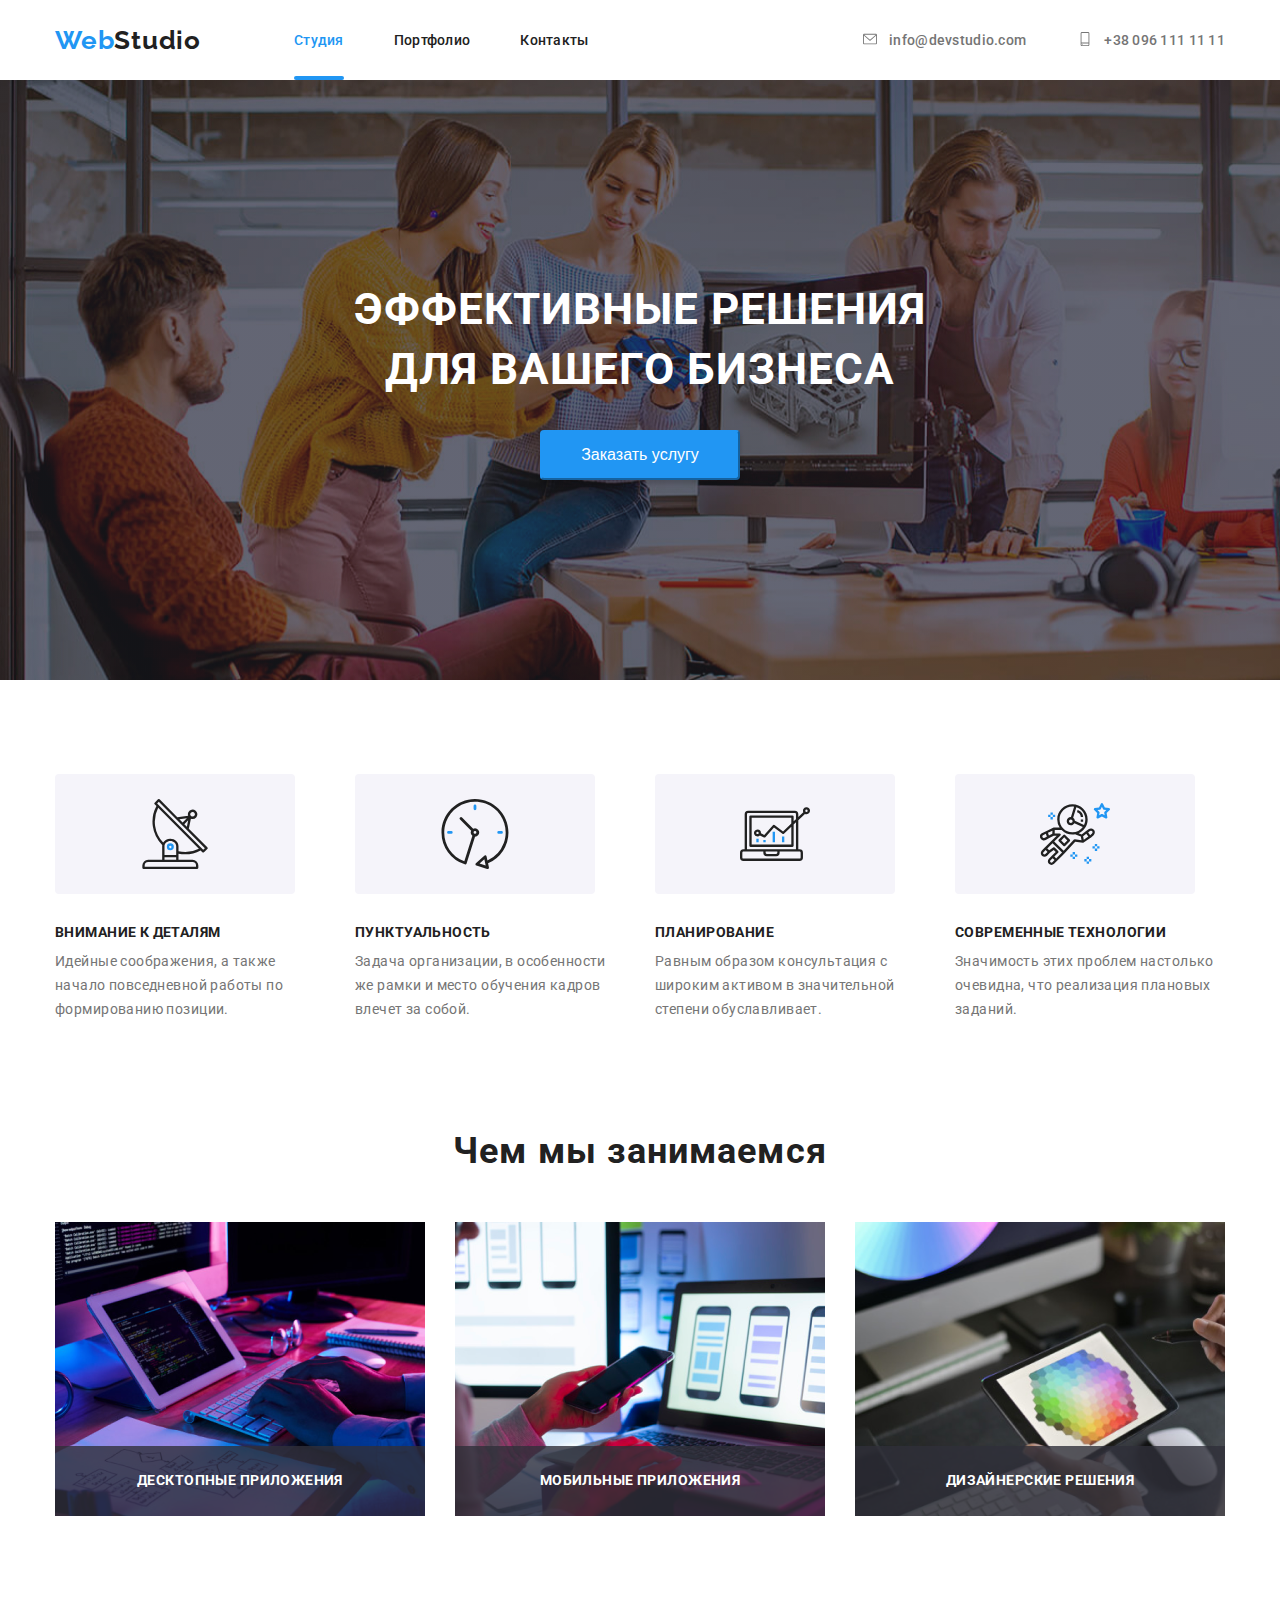
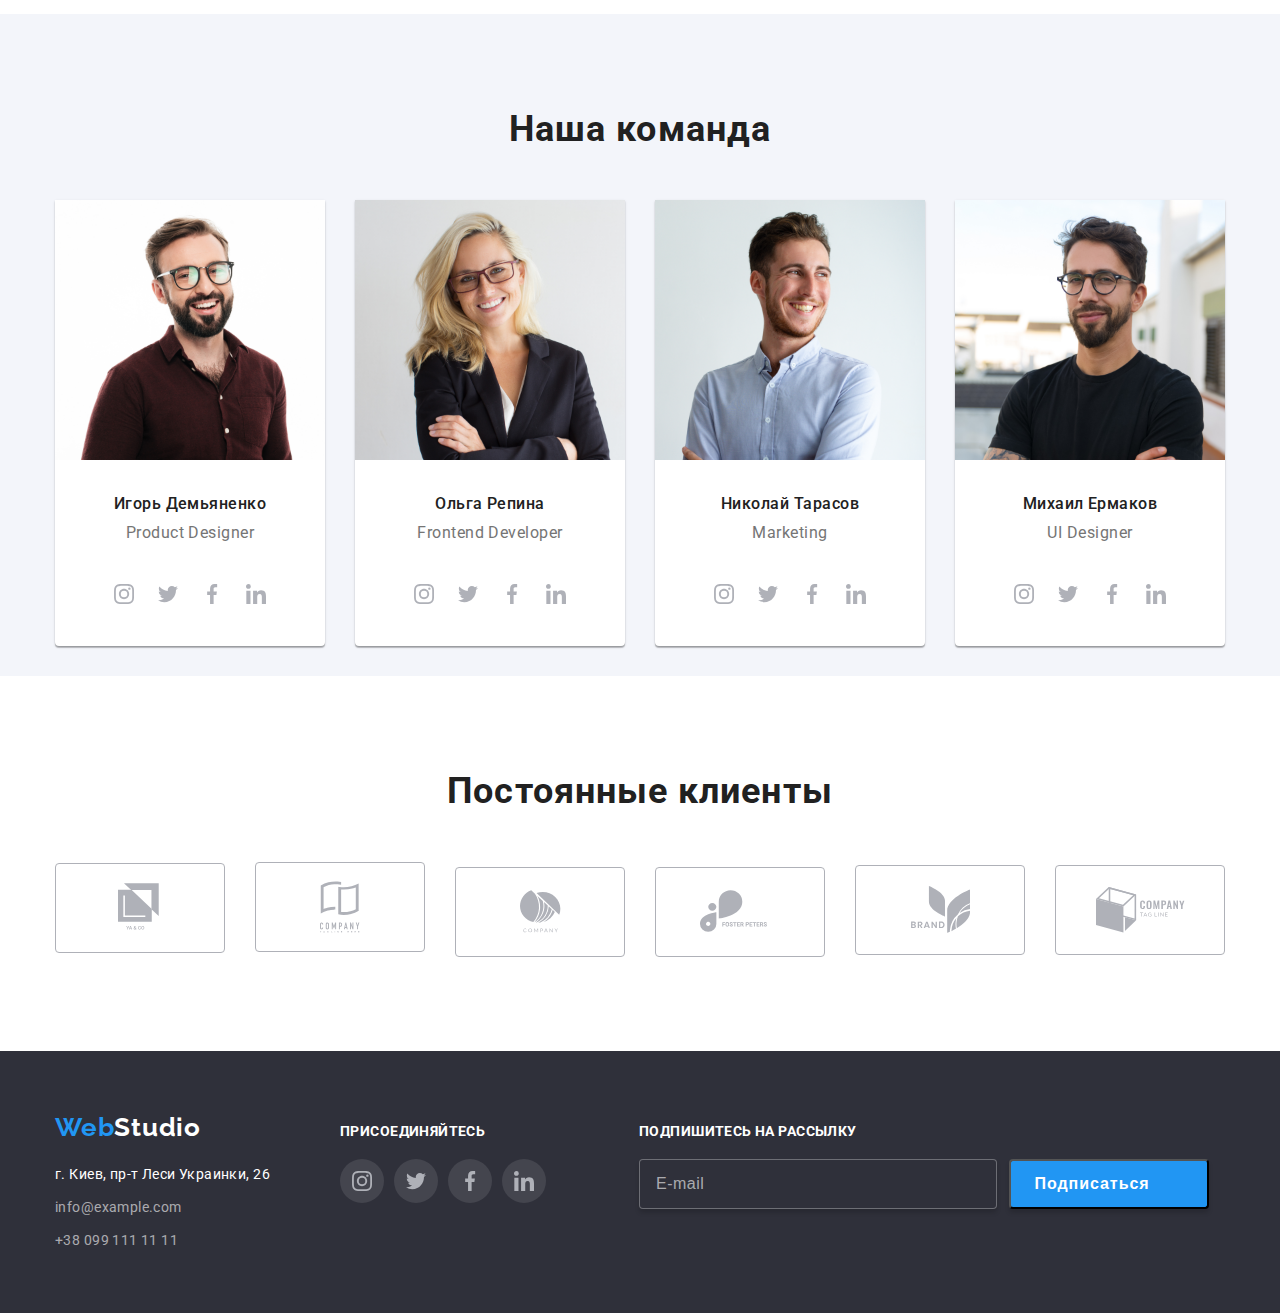
==== commit f150bcea: "buggs fix" ====
--- a/index.html
+++ b/index.html
@@ -41,7 +41,7 @@
             </li>
             <li>
               <a href="tel:+380961111111">
-                <svg class="tel icon-header" width="13px" height="19px">
+                <svg class="tel icon-header" width="18px" height="14px">
                   <use href="./images/sprite.svg#tel"></use>
                 </svg>
                 +38 096 111 11 11</a
--- a/css/main.min.css
+++ b/css/main.min.css
@@ -1,2 +1,2 @@
-html{box-sizing:border-box}*{margin:0;padding:0}ul{list-style-type:none;text-decoration:none;padding:0;margin:0}a{text-decoration:none;text-transform:none;font-style:normal}*,::before,::after{box-sizing:inherit}h1,h2,h3,h4,h5,h6,p{margin-top:0px;margin-bottom:0px}.portfolio{font-family:Roboto,sans-serif;border-top:1px solid #ececec}.container{width:1200px;padding-right:15px;padding-left:15px;margin:0px auto 0px auto}header .container{background-color:#fff;display:flex;align-items:center}header .container,footer .container{padding-top:0px;padding-bottom:0px}header .logo{font-family:Raleway,sans-serif;font-weight:700;font-size:26px;line-height:1.192;letter-spacing:0.03em;color:#212121;display:flex;margin-right:93px}header .logo-contrast{color:#2196f3;font-family:Raleway,sans-serif;font-weight:700;font-size:26px;line-height:1.192;letter-spacing:0.03em}.navigation{display:flex}.navigation li{display:flex}.navigation li:not(:last-child){margin-right:50px}.navigation a{font-family:Roboto,sans-serif;font-weight:500;font-style:normal;font-size:14px;line-height:1.143;letter-spacing:0.02em;color:#212121;padding-top:32px;padding-bottom:32px;transition:color 250ms cubic-bezier(0.4, 0, 0.2, 1),color 250ms cubic-bezier(0.4, 0, 0.2, 1)}.navigation a:hover,.navigation a:focus,.navigation a:active{color:#2196f3}.navigation .active .current-link{color:#2196f3;position:relative;display:block}.navigation .active .current-link::after{content:"";position:absolute;bottom:0;left:0;height:4px;width:100%;background-color:#2196f3;border-radius:4px}header address{display:flex;margin-left:auto;font-family:Roboto,sans-serif}header address ul{display:flex}header address li{display:flex}header address li:not(:last-child){margin-right:50px}header address a{font-family:Roboto,sans-serif;font-weight:500;font-size:14px;line-height:1.143;letter-spacing:0.02em;color:#757575;transition:color 250ms cubic-bezier(0.4, 0, 0.2, 1),color 250ms cubic-bezier(0.4, 0, 0.2, 1);display:flex}header address a:hover,header address a:focus,header address a:active{color:#2196f3}.mail{fill:currentColor}.tel{fill:currentColor}.icon-header{display:flex;align-items:center;margin-right:10px;align-self:center}.hero{font-family:Roboto,sans-serif;font-weight:900;letter-spacing:0.06em;color:#fff;background-image:linear-gradient(to right, rgba(47,48,58,0.4), rgba(47,48,58,0.4)),url(../images/hero.jpg);background-repeat:no-repeat;background-size:cover;text-align:center;max-width:1600px;margin-left:auto;margin-right:auto}.hero .main-button{font-size:16px;line-height:1.875;text-align:center;background-color:#2196f3;color:#fff;box-shadow:0px 4px 4px rgba(0,0,0,0.15);border-radius:4px;border-color:#2196f3;margin-top:30px;width:200px;height:50px;margin-bottom:200px}h1{font-size:44px;line-height:1.36;text-transform:uppercase;text-align:center;padding-top:200px}.backdrop{z-index:2;position:fixed;top:0;left:0;width:100%;height:100%;background-color:rgba(0,0,0,0.2);opacity:1;transition:opacity 250ms cubic-bezier(0.4, 0, 0.2, 1)}.backdrop.is-hidden{opacity:0;pointer-events:none}.backdrop.is-hidden .modal{transform:translate(-50%, -50%) scale(0.8)}.modal{position:absolute;top:50%;left:50%;padding:40px;width:528px;background-color:#fff;border-radius:4px;box-shadow:0px 1px 3px rgba(0,0,0,0.12),0px 1px 1px rgba(0,0,0,0.14),0px 2px 1px rgba(0,0,0,0.2);transform:translate(-50%, -50%) scale(1);transition:transform 250ms cubic-bezier(0.4, 0, 0.2, 1)}.modal b{display:inline-block;margin-bottom:12px;font-style:bold;font-weight:700;font-size:20px;line-height:1.15;text-align:center;letter-spacing:0.03em;color:#212121}.modal .exit-btn{display:flex;position:absolute;top:0;right:0;margin-top:8px;margin-right:8px;width:30px;height:30px;border:1px solid rgba(0,0,0,0.1);border-radius:50%;background-color:#fff;cursor:pointer;transition:250ms cubic-bezier(0.4, 0, 0.2, 1)}.modal .exit-btn:hover,.modal .exit-btn:focus{color:#2196f3;cursor:pointer}.modal .exit-btn .icon-btn{margin:auto;fill:currentColor}.modal .form-btn{padding:10px 55px;font-style:normal;font-weight:700;font-size:16px;line-height:1.875;align-items:center;text-align:center;letter-spacing:0.06em;color:#fff;background:#2196f3;border:none;box-shadow:0px 4px 4px rgba(0,0,0,0.15);border-radius:4px}.modal .modal .close-button{margin-top:8px;margin-right:8px;width:30px;height:30px;border:1px solid rgba(0,0,0,0.1);border-radius:50%;background-color:#f9f9f9;background-image:url(../images/sprite.svg#close-icon);background-repeat:no-repeat;background-position:center;cursor:pointer}.name-form .input-block{position:relative}.name-form .icon-input{margin-left:12px;position:absolute;top:50%;left:0;transform:translateY(-50%);fill:#212121}.general-form{margin:auto;width:448px}.general-form .name-form{display:flex;flex-direction:column;margin-bottom:10px;text-align:left}.name-form label{margin-bottom:4px;font-style:normal;font-weight:400;font-size:12px;line-height:1.185;letter-spacing:0.01em;color:#757575}.name-form .data{padding-left:42px;border:1px solid rgba(33,33,33,0.2);box-sizing:border-box;border-radius:4px;height:40px;width:100%}.name-form .data:focus{border:1px solid #2196f3;outline:none}.name-form .data:focus+.icon-input{fill:#2196f3}.name-form .data.area{resize:none;height:120px;padding:12px 16px}.name-form .data.area::placeholder{font-style:normal;font-weight:400;font-size:12px;line-height:1.166;letter-spacing:0.01em;color:rgba(117,117,117,0.5)}.checkbox-input{appearance:none;-webkit-appearance:none;-moz-appearance:none}.checkbox-label{display:flex;justify-content:center;margin-top:20px;margin-bottom:30px;align-items:center;font-weight:400;font-size:14px;line-height:1.72;letter-spacing:0.03em;border-radius:4px;color:#757575;transition:250ms cubic-bezier(0.4, 0, 0.2, 1)}.checkbox-custom-box{display:inline-flex;width:16px;height:15px;margin-right:8px;background-image:url(../images/sprite.svg#name-icon) fill #212121;background-size:contain;background-repeat:no-repeat;border-radius:4px;cursor:pointer;transition:250ms cubic-bezier(0.4, 0, 0.2, 1);border:1px solid #212121}.checkbox-text{display:inline-flex}.checkbox-text .agreement{padding-left:5px;color:#2196f3;text-decoration:underline;text-decoration-skip-ink:none}.checkbox-input:checked+.checkbox-custom-box{background-image:url(../images/icons/chek-icon.svg);background-size:contain;cursor:pointer;background-repeat:no-repeat;background-color:#2196f3;border:1px solid #2196f3}.checkbox-input:focus+.checkbox-custom-box{box-sizing:content-box;border-radius:4px}.advantages{font-family:Roboto,sans-serif;letter-spacing:0.03em;box-sizing:content-box;padding-top:94px}.advantages .container{padding-bottom:0}.advantages ul{display:flex;justify-content:center}.advantages li:not(:last-child){margin-right:30px}.advantages h2{position:absolute;width:1px;height:1px;margin:-1px;border:0;padding:0;white-space:nowrap;clip-path:inset(100%);clip:rect(0 0 0 0);overflow:hidden}.advantages h3{font-family:Roboto,sans-serif;font-size:14px;font-weight:700;font-style:normal;letter-spacing:0.03em;line-height:1.17;text-transform:uppercase;color:#212121;margin-bottom:10px}.advantages p{font-family:Roboto,sans-serif;font-weight:400;font-style:normal;letter-spacing:0.03em;font-size:14px;line-height:1.71;color:#757575;width:270px}.advantages-image{display:flex;justify-content:center;align-items:center;height:120px;background-color:#f5f4fa;border-radius:4px;margin-bottom:30px;margin-right:30px}.advantages-image .icon{width:70px;height:70px}.services{font-family:Roboto,sans-serif;letter-spacing:0.03em;padding-top:14px}.services-list{display:flex;justify-content:center;position:relative}.services-description{position:absolute;font-size:14px;line-height:1.14;text-transform:uppercase;text-align:center;padding-top:200px;font-family:Roboto,sans-serif;font-weight:700;letter-spacing:0.03em;bottom:25%;color:#fff;background-color:rgba(47,48,58,0.8);padding:27px 0px 27px 0px;width:370px}.services-item:not(:last-child){margin-right:30px;margin-bottom:94px}h4{font-weight:700;font-size:36px;line-height:1.17;text-align:center;color:#212121;margin-bottom:50px;padding-top:94px;font-family:Roboto,sans-serif;letter-spacing:0.03em}.team{font-family:Roboto,sans-serif;letter-spacing:0.03em;background-color:#f3f5fa}.team ul{display:flex;justify-content:center;padding-bottom:30px}.team h5{font-weight:500;font-size:16px;line-height:1.188;text-align:center;color:#212121;padding-top:30px;padding-bottom:10px}.team p{font-weight:400;font-size:16px;line-height:1.188;text-align:center;color:#757575;padding-bottom:30px}.team-item{margin-right:30px;background-color:#fff;box-shadow:0px 1px 3px rgba(0,0,0,0.12),0px 1px 1px rgba(0,0,0,0.14),0px 2px 1px rgba(0,0,0,0.2);border-radius:0px 0px 4px 4px}.team-item:last-child{margin-right:0}.sm{display:flex}.sm-item .sm-link{display:flex;height:44px;width:44px;align-items:center;border-radius:50%;margin-right:10px;color:#afb1b8;transition:color 250ms cubic-bezier(0.4, 0, 0.2, 1),background-color 250ms cubic-bezier(0.4, 0, 0.2, 1)}.sm-item .sm-link:last-child{margin-right:0}.sm-item .sm-link:active,.sm-item .sm-link:focus,.sm-item .sm-link:hover{background-color:#2196f3;color:#f9f9f9}.sm-icon{height:20px;width:20px;margin-left:auto;margin-right:auto;fill:currentColor}.clients{display:flex;justify-content:space-between;align-items:baseline;padding-bottom:94px}.clients-item{margin-right:30px;fill:#afb1b8}.clients-item a{display:flex;align-items:center;justify-content:center;width:170px;height:90px;border:1px solid #afb1b8;border-radius:4px}.clients-item:last-child{margin-right:0}.clients-link{transition:fill 250ms cubic-bezier(0.4, 0, 0.2, 1),border-color 250ms cubic-bezier(0.4, 0, 0.2, 1)}.clients-link:hover,.clients-link:focus{fill:#2196f3;border-color:#2196f3}footer{background-color:#2f303a}.page-footer{align-items:baseline;margin-left:70px}.footer-items{display:flex;align-items:baseline;padding-top:60px}.footer-items a{color:rgba(255,255,255,0.6)}.footer-items ul{align-items:baseline;font-family:Roboto,sans-serif;font-weight:400;font-size:14px;line-height:1.714;font-style:normal;letter-spacing:0.03em;color:#fff;margin-top:20px;padding-bottom:60px}.footer-items li:not(:last-child){margin-bottom:9px}.footer-items .logo{font-family:Raleway,sans-serif;font-weight:700;font-style:normal;font-size:26px;line-height:1.192;letter-spacing:0.03em;color:#fff}.footer-items .logo-contrast{color:#2196f3}h6{font-family:Roboto,sans-serif;font-weight:700;font-size:14px;line-height:1.143;font-style:normal;letter-spacing:0.03em;text-transform:uppercase;color:#fff;margin-bottom:20px}.subscription{margin-top:12px;margin-left:93px;width:570px;height:86px}.subscription b{margin-bottom:20px;display:block;font-style:normal;font-weight:700;font-size:14px;line-height:1.14;letter-spacing:0.03em;text-transform:uppercase;color:#ffffff}.subscription .input-sub{display:flex}.subscription .email{display:block;margin-right:12px;padding-left:16px;width:358px;height:50px;color:#000;background-color:#2f303a;border:1px solid rgba(255,255,255,0.3);border-radius:4px;box-shadow:0px 4px 4px rgba(0,0,0,0.15)}.subscription .email::placeholder{font-style:400;font-weight:normal;font-size:16px;line-height:1.25;align-items:center;letter-spacing:0.03em;color:rgba(255,255,255,0.6)}.subscription .sub-button{display:flex;width:200px;height:50px;font-style:normal;font-weight:700;font-size:16px;line-height:1.875;align-items:center;text-align:center;letter-spacing:0.06em;justify-content:center;color:#ffffff;background:#2196f3;box-shadow:0px 4px 4px rgba(0,0,0,0.15);border-radius:4px}.subscription .sub-button::after{content:"";display:block;margin-left:10px;width:24px;height:24px;background-image:url(../images/icon-send.svg)}footer .sm-item .sm-link{height:44px;width:44px;background-color:rgba(255,255,255,0.1);background-size:20px;background-repeat:no-repeat;background-position:center;border-radius:50%}footer .sm-item:not(:last-child){margin-right:10px}footer .sm{display:flex}.buttons-list{display:flex;margin-top:44px;justify-content:center;padding-bottom:50px}.buttons-list li{margin-right:8px}.buttons-list li:last-child{margin-right:0}.buttons-item{margin:0;padding:6px 22px;height:38px;letter-spacing:0.03em;line-height:1.625;font-size:16px;font-weight:500;text-align:center;border-radius:4px;border:0;color:#212121;background-color:#f5f4fa;font-style:Roboto,sans-serif;font-size:16px;line-height:1.63;font-style:normal;letter-spacing:0.03em;transition:color 250ms cubic-bezier(0.4, 0, 0.2, 1),background-color 250ms cubic-bezier(0.4, 0, 0.2, 1)}.buttons-item:hover,.buttons-item:focus,.buttons-item:active{color:#fff;background-color:#2196f3}.project{padding-top:50px;padding-bottom:94px}.portfolio{padding-left:15px;padding-right:15px;margin-left:auto;margin-right:auto}.projects-list{display:flex;flex-wrap:wrap}.projects-item{width:calc((100% - 60px) / 3);background-color:#fff;list-style-type:none}.projects-item img{display:block}.projects-item .outline p{background-color:#2196f3;color:#fff;padding:24px 63px 24px 63px;margin:0}.projects-content{display:block;background-color:#fff;border:1px solid #eeeeee;transition:background-color 250ms cubic-bezier(0.4, 0, 0.2, 1),box-shadow 250ms cubic-bezier(0.4, 0, 0.2, 1)}.projects-content:hover,.projects-content:focus{background-color:#fff;box-shadow:0px 1px 1px rgba(0,0,0,0.12),0px 4px 4px rgba(0,0,0,0.06),1px 4px 6px rgba(0,0,0,0.16);border:1px solid #eeeeee}.projects-item:not(:nth-child(3n)){margin-right:30px}.projects-item:not(:nth-last-child(-n+3)){margin-bottom:30px}.projects-discription{padding-top:24px;padding-right:20px;padding-bottom:24px;padding-left:24px}h2{position:absolute;width:1px;height:1px;margin:-1px;border:0;padding:0;white-space:nowrap;clip-path:inset(100%);clip:rect(0 0 0 0);overflow:hidden}.projects h3{font-weight:700;font-size:18px;line-height:2;letter-spacing:0 06em;color:#212121}.projects p{font-weight:400;font-size:16px;line-height:1.875;letter-spacing:0 03em;color:#757575;margin:0}.projects-image{position:relative;overflow:hidden}.projects-image .outline{position:absolute;left:0;top:0;width:100%;height:100%;background-color:rgba(33,150,243,0.9);border:1px solid #eeeeee;visibility:hidden;transform:translateY(100%);transition:transform 250ms cubic-bezier(0.4, 0, 0.2, 1)}.projects-item:hover .outline{transform:translateY(0);visibility:visible;transition:transform 250ms cubic-bezier(0.4, 0, 0.2, 1)}.projects-content:focus .outline{transform:translateY(0);visibility:visible;transition:transform 250ms cubic-bezier(0.4, 0, 0.2, 1)}/*! modern-normalize v1.0.0 | MIT License | https://github.com/sindresorhus/modern-normalize */​ ​ ​ *,*::before,*::after{box-sizing:border-box}​ ​ :root{-moz-tab-size:4;tab-size:4}​ ​ html{line-height:1.15;-webkit-text-size-adjust:100%}​ ​ ​ body{margin:0}​ ​ body{font-family:system-ui,-apple-system,"Segoe UI",Roboto,Helvetica,Arial,sans-serif,"Apple Color Emoji","Segoe UI Emoji"}​ ​ ​ hr{height:0;color:inherit}​ ​ ​ abbr[title]{text-decoration:underline dotted}​ ​ b,strong{font-weight:bolder}​ ​ code,kbd,samp,pre{font-family:ui-monospace, SFMono-Regular, Consolas, "Liberation Mono", Menlo, monospace;font-size:1em}​ ​ small{font-size:80%}​ ​ sub,sup{font-size:75%;line-height:0;position:relative;vertical-align:baseline}​ sub{bottom:-0.25em}​ sup{top:-0.5em}​ ​ ​ table{text-indent:0;border-color:inherit}​ ​ ​ button,input,optgroup,select,textarea{font-family:inherit;font-size:100%;line-height:1.15;margin:0}​ ​ button,select{text-transform:none}​ ​ button,[type='button'],[type='reset'],[type='submit']{-webkit-appearance:button}​ ​ ::-moz-focus-inner{border-style:none;padding:0}​ ​ :-moz-focusring{outline:1px dotted ButtonText}​ ​ :-moz-ui-invalid{box-shadow:none}​ ​ legend{padding:0}​ ​ progress{vertical-align:baseline}​ ​ ::-webkit-inner-spin-button,::-webkit-outer-spin-button{height:auto}​ ​ [type='search']{-webkit-appearance:textfield;outline-offset:-2px}​ ​ ::-webkit-search-decoration{-webkit-appearance:none}​ ​ ::-webkit-file-upload-button{-webkit-appearance:button;font:inherit}​ ​ ​ summary{display:list-item}
+html{box-sizing:border-box}*{margin:0;padding:0}ul{list-style-type:none;text-decoration:none;padding:0;margin:0}a{text-decoration:none;text-transform:none;font-style:normal}*,::before,::after{box-sizing:inherit}h1,h2,h3,h4,h5,h6,p{margin-top:0px;margin-bottom:0px}.portfolio{font-family:Roboto,sans-serif;border-top:1px solid #ececec}.container{width:1200px;padding-right:15px;padding-left:15px;margin:0px auto 0px auto}header .container{background-color:#fff;display:flex;align-items:center}header .container,footer .container{padding-top:0px;padding-bottom:0px}header .logo{font-family:Raleway,sans-serif;font-weight:700;font-size:26px;line-height:1.192;letter-spacing:0.03em;color:#212121;display:flex;margin-right:93px}header .logo-contrast{color:#2196f3;font-family:Raleway,sans-serif;font-weight:700;font-size:26px;line-height:1.192;letter-spacing:0.03em}.navigation{display:flex}.navigation li{display:flex}.navigation li:not(:last-child){margin-right:50px}.navigation a{font-family:Roboto,sans-serif;font-weight:500;font-style:normal;font-size:14px;line-height:1.143;letter-spacing:0.02em;color:#212121;padding-top:32px;padding-bottom:32px;transition:color 250ms cubic-bezier(0.4, 0, 0.2, 1),color 250ms cubic-bezier(0.4, 0, 0.2, 1)}.navigation a:hover,.navigation a:focus,.navigation a:active{color:#2196f3}.navigation .active .current-link{color:#2196f3;position:relative;display:block}.navigation .active .current-link::after{content:"";position:absolute;bottom:0;left:0;height:4px;width:100%;background-color:#2196f3;border-radius:4px}header address{display:flex;margin-left:auto;font-family:Roboto,sans-serif}header address ul{display:flex}header address li{display:flex}header address li:not(:last-child){margin-right:50px}header address a{font-family:Roboto,sans-serif;font-weight:500;font-size:14px;line-height:1.143;letter-spacing:0.02em;color:#757575;transition:color 250ms cubic-bezier(0.4, 0, 0.2, 1),color 250ms cubic-bezier(0.4, 0, 0.2, 1);display:flex}header address a:hover,header address a:focus,header address a:active{color:#2196f3}.mail{fill:currentColor}.tel{fill:currentColor}.icon-header{display:flex;align-items:center;margin-right:10px}.hero{font-family:Roboto,sans-serif;font-weight:900;letter-spacing:0.06em;color:#fff;background-image:linear-gradient(to right, rgba(47,48,58,0.4), rgba(47,48,58,0.4)),url(../images/hero.jpg);background-repeat:no-repeat;background-size:cover;text-align:center;max-width:1600px;margin-left:auto;margin-right:auto}.hero .main-button{font-size:16px;line-height:1.875;text-align:center;background-color:#2196f3;color:#fff;box-shadow:0px 4px 4px rgba(0,0,0,0.15);border-radius:4px;border-color:#2196f3;margin-top:30px;width:200px;height:50px;margin-bottom:200px}h1{font-size:44px;line-height:1.36;text-transform:uppercase;text-align:center;padding-top:200px}.backdrop{z-index:2;position:fixed;top:0;left:0;width:100%;height:100%;background-color:rgba(0,0,0,0.2);opacity:1;transition:opacity 250ms cubic-bezier(0.4, 0, 0.2, 1)}.backdrop.is-hidden{opacity:0;pointer-events:none}.backdrop.is-hidden .modal{transform:translate(-50%, -50%) scale(0.8)}.modal{position:absolute;top:50%;left:50%;padding:40px;width:528px;background-color:#fff;border-radius:4px;box-shadow:0px 1px 3px rgba(0,0,0,0.12),0px 1px 1px rgba(0,0,0,0.14),0px 2px 1px rgba(0,0,0,0.2);transform:translate(-50%, -50%) scale(1);transition:transform 250ms cubic-bezier(0.4, 0, 0.2, 1)}.modal b{display:inline-block;margin-bottom:12px;font-style:bold;font-weight:700;font-size:20px;line-height:1.15;text-align:center;letter-spacing:0.03em;color:#212121}.modal .exit-btn{display:flex;position:absolute;top:0;right:0;margin-top:8px;margin-right:8px;width:30px;height:30px;border:1px solid rgba(0,0,0,0.1);border-radius:50%;background-color:#fff;cursor:pointer;transition:250ms cubic-bezier(0.4, 0, 0.2, 1)}.modal .exit-btn:hover,.modal .exit-btn:focus{color:#2196f3;cursor:pointer}.modal .exit-btn .icon-btn{margin:auto;fill:currentColor}.modal .form-btn{padding:10px 55px;font-style:normal;font-weight:700;font-size:16px;line-height:1.875;align-items:center;text-align:center;letter-spacing:0.06em;color:#fff;background:#2196f3;border:none;box-shadow:0px 4px 4px rgba(0,0,0,0.15);border-radius:4px}.modal .modal .close-button{margin-top:8px;margin-right:8px;width:30px;height:30px;border:1px solid rgba(0,0,0,0.1);border-radius:50%;background-color:#f9f9f9;background-image:url(../images/sprite.svg#close-icon);background-repeat:no-repeat;background-position:center;cursor:pointer}.name-form .input-block{position:relative}.name-form .icon-input{margin-left:12px;position:absolute;top:50%;left:0;transform:translateY(-50%);fill:#212121}.general-form{margin:auto;width:448px}.general-form .name-form{display:flex;flex-direction:column;margin-bottom:10px;text-align:left}.name-form label{margin-bottom:4px;font-style:normal;font-weight:400;font-size:12px;line-height:1.185;letter-spacing:0.01em;color:#757575}.name-form .data{padding-left:42px;border:1px solid rgba(33,33,33,0.2);box-sizing:border-box;border-radius:4px;height:40px;width:100%}.name-form .data:focus{border:1px solid #2196f3;outline:none}.name-form .data:focus+.icon-input{fill:#2196f3}.name-form .data.area{resize:none;height:120px;padding:12px 16px}.name-form .data.area::placeholder{font-style:normal;font-weight:400;font-size:12px;line-height:1.166;letter-spacing:0.01em;color:rgba(117,117,117,0.5)}.checkbox-input{appearance:none;-webkit-appearance:none;-moz-appearance:none}.checkbox-label{display:flex;justify-content:center;margin-top:20px;margin-bottom:30px;align-items:center;font-weight:400;font-size:14px;line-height:1.72;letter-spacing:0.03em;border-radius:4px;color:#757575;transition:250ms cubic-bezier(0.4, 0, 0.2, 1)}.checkbox-custom-box{display:inline-flex;width:16px;height:15px;margin-right:8px;background-image:url(../images/sprite.svg#name-icon) fill #212121;background-size:contain;background-repeat:no-repeat;border-radius:4px;cursor:pointer;transition:250ms cubic-bezier(0.4, 0, 0.2, 1);border:1px solid #212121}.checkbox-text{display:inline-flex}.checkbox-text .agreement{padding-left:5px;color:#2196f3;text-decoration:underline;text-decoration-skip-ink:none}.checkbox-input:checked+.checkbox-custom-box{background-image:url(../images/icons/chek-icon.svg);background-size:contain;cursor:pointer;background-repeat:no-repeat;background-color:#2196f3;border:1px solid #2196f3}.checkbox-input:focus+.checkbox-custom-box{box-sizing:content-box;border-radius:4px}.advantages{font-family:Roboto,sans-serif;letter-spacing:0.03em;box-sizing:content-box;padding-top:94px}.advantages .container{padding-bottom:0}.advantages ul{display:flex;justify-content:center}.advantages li:not(:last-child){margin-right:30px}.advantages h2{position:absolute;width:1px;height:1px;margin:-1px;border:0;padding:0;white-space:nowrap;clip-path:inset(100%);clip:rect(0 0 0 0);overflow:hidden}.advantages h3{font-family:Roboto,sans-serif;font-size:14px;font-weight:700;font-style:normal;letter-spacing:0.03em;line-height:1.17;text-transform:uppercase;color:#212121;margin-bottom:10px}.advantages p{font-family:Roboto,sans-serif;font-weight:400;font-style:normal;letter-spacing:0.03em;font-size:14px;line-height:1.71;color:#757575;width:270px}.advantages-image{display:flex;justify-content:center;align-items:center;height:120px;background-color:#f5f4fa;border-radius:4px;margin-bottom:30px;margin-right:30px}.advantages-image .icon{width:70px;height:70px}.services{font-family:Roboto,sans-serif;letter-spacing:0.03em;padding-top:14px}.services-list{display:flex;justify-content:center;position:relative}.services-description{position:absolute;font-size:14px;line-height:1.14;text-transform:uppercase;text-align:center;padding-top:200px;font-family:Roboto,sans-serif;font-weight:700;letter-spacing:0.03em;bottom:25%;color:#fff;background-color:rgba(47,48,58,0.8);padding:27px 0px 27px 0px;width:370px}.services-item:not(:last-child){margin-right:30px;margin-bottom:94px}h4{font-weight:700;font-size:36px;line-height:1.17;text-align:center;color:#212121;margin-bottom:50px;padding-top:94px;font-family:Roboto,sans-serif;letter-spacing:0.03em}.team{font-family:Roboto,sans-serif;letter-spacing:0.03em;background-color:#f3f5fa}.team ul{display:flex;justify-content:center;padding-bottom:30px}.team h5{font-weight:500;font-size:16px;line-height:1.188;text-align:center;color:#212121;padding-top:30px;padding-bottom:10px}.team p{font-weight:400;font-size:16px;line-height:1.188;text-align:center;color:#757575;padding-bottom:30px}.team-item{margin-right:30px;background-color:#fff;box-shadow:0px 1px 3px rgba(0,0,0,0.12),0px 1px 1px rgba(0,0,0,0.14),0px 2px 1px rgba(0,0,0,0.2);border-radius:0px 0px 4px 4px}.team-item:last-child{margin-right:0}.sm{display:flex}.sm-item .sm-link{display:flex;height:44px;width:44px;align-items:center;border-radius:50%;margin-right:10px;color:#afb1b8;transition:color 250ms cubic-bezier(0.4, 0, 0.2, 1),background-color 250ms cubic-bezier(0.4, 0, 0.2, 1)}.sm-item .sm-link:last-child{margin-right:0}.sm-item .sm-link:active,.sm-item .sm-link:focus,.sm-item .sm-link:hover{background-color:#2196f3;color:#f9f9f9}.sm-icon{height:20px;width:20px;margin-left:auto;margin-right:auto;fill:currentColor}.clients{display:flex;justify-content:space-between;align-items:baseline;padding-bottom:94px}.clients-item{margin-right:30px;fill:#afb1b8}.clients-item a{display:flex;align-items:center;justify-content:center;width:170px;height:90px;border:1px solid #afb1b8;border-radius:4px}.clients-item:last-child{margin-right:0}.clients-link{transition:fill 250ms cubic-bezier(0.4, 0, 0.2, 1),border-color 250ms cubic-bezier(0.4, 0, 0.2, 1)}.clients-link:hover,.clients-link:focus{fill:#2196f3;border-color:#2196f3}footer{background-color:#2f303a}.page-footer{align-items:baseline;margin-left:70px}.footer-items{display:flex;align-items:baseline;padding-top:60px}.footer-items a{color:rgba(255,255,255,0.6)}.footer-items ul{align-items:baseline;font-family:Roboto,sans-serif;font-weight:400;font-size:14px;line-height:1.714;font-style:normal;letter-spacing:0.03em;color:#fff;margin-top:20px;padding-bottom:60px}.footer-items li:not(:last-child){margin-bottom:9px}.footer-items .logo{font-family:Raleway,sans-serif;font-weight:700;font-style:normal;font-size:26px;line-height:1.192;letter-spacing:0.03em;color:#fff}.footer-items .logo-contrast{color:#2196f3}h6{font-family:Roboto,sans-serif;font-weight:700;font-size:14px;line-height:1.143;font-style:normal;letter-spacing:0.03em;text-transform:uppercase;color:#fff;margin-bottom:20px}.subscription{margin-top:12px;margin-left:93px;width:570px;height:86px}.subscription .input-sub{display:flex}.subscription .email{display:block;margin-right:12px;padding-left:16px;width:358px;height:50px;color:#000;background-color:#2f303a;border:1px solid rgba(255,255,255,0.3);border-radius:4px;box-shadow:0px 4px 4px rgba(0,0,0,0.15);font-style:normal;font-weight:400;font-size:16px;line-height:1.25;align-items:center;letter-spacing:0.03em;color:rgba(255,255,255,0.6)}.subscription .email::placeholder{font-style:400;font-weight:normal;font-size:16px;line-height:1.25;align-items:center;letter-spacing:0.03em;color:rgba(255,255,255,0.6)}.subscription .sub-button{display:flex;width:200px;height:50px;font-style:normal;font-weight:700;font-size:16px;line-height:1.875;align-items:center;text-align:center;letter-spacing:0.06em;justify-content:center;color:#ffffff;background:#2196f3;box-shadow:0px 4px 4px rgba(0,0,0,0.15);border-radius:4px}.subscription .sub-button::after{content:"";display:block;margin-left:10px;width:24px;height:24px;background-image:url(../images/icon-send.svg)}footer .sm-item .sm-link{height:44px;width:44px;background-color:rgba(255,255,255,0.1);background-size:20px;background-repeat:no-repeat;background-position:center;border-radius:50%}footer .sm-item:not(:last-child){margin-right:10px}footer .sm{display:flex}.buttons-list{display:flex;margin-top:44px;justify-content:center;padding-bottom:50px}.buttons-list li{margin-right:8px}.buttons-list li:last-child{margin-right:0}.buttons-item{margin:0;padding:6px 22px;height:38px;letter-spacing:0.03em;line-height:1.625;font-size:16px;font-weight:500;text-align:center;border-radius:4px;border:0;color:#212121;background-color:#f5f4fa;font-style:Roboto,sans-serif;font-size:16px;line-height:1.63;font-style:normal;letter-spacing:0.03em;transition:color 250ms cubic-bezier(0.4, 0, 0.2, 1),background-color 250ms cubic-bezier(0.4, 0, 0.2, 1)}.buttons-item:hover,.buttons-item:focus,.buttons-item:active{color:#fff;background-color:#2196f3}.project{padding-top:50px;padding-bottom:94px}.portfolio{padding-left:15px;padding-right:15px;margin-left:auto;margin-right:auto}.projects-list{display:flex;flex-wrap:wrap}.projects-item{width:calc((100% - 60px) / 3);background-color:#fff;list-style-type:none}.projects-item img{display:block}.projects-item .outline p{background-color:#2196f3;color:#fff;padding:24px 63px 24px 63px;margin:0}.projects-content{display:block;background-color:#fff;border:1px solid #eeeeee;transition:background-color 250ms cubic-bezier(0.4, 0, 0.2, 1),box-shadow 250ms cubic-bezier(0.4, 0, 0.2, 1)}.projects-content:hover,.projects-content:focus{background-color:#fff;box-shadow:0px 1px 1px rgba(0,0,0,0.12),0px 4px 4px rgba(0,0,0,0.06),1px 4px 6px rgba(0,0,0,0.16);border:1px solid #eeeeee}.projects-item:not(:nth-child(3n)){margin-right:30px}.projects-item:not(:nth-last-child(-n+3)){margin-bottom:30px}.projects-discription{padding-top:24px;padding-right:20px;padding-bottom:24px;padding-left:24px}h2{position:absolute;width:1px;height:1px;margin:-1px;border:0;padding:0;white-space:nowrap;clip-path:inset(100%);clip:rect(0 0 0 0);overflow:hidden}.projects h3{font-weight:700;font-size:18px;line-height:2;letter-spacing:0 06em;color:#212121}.projects p{font-weight:400;font-size:16px;line-height:1.875;letter-spacing:0 03em;color:#757575;margin:0}.projects-image{position:relative;overflow:hidden}.projects-image .outline{position:absolute;left:0;top:0;width:100%;height:100%;background-color:rgba(33,150,243,0.9);border:1px solid #eeeeee;visibility:hidden;transform:translateY(100%);transition:transform 250ms cubic-bezier(0.4, 0, 0.2, 1)}.projects-item:hover .outline{transform:translateY(0);visibility:visible;transition:transform 250ms cubic-bezier(0.4, 0, 0.2, 1)}.projects-content:focus .outline{transform:translateY(0);visibility:visible;transition:transform 250ms cubic-bezier(0.4, 0, 0.2, 1)}/*! modern-normalize v1.0.0 | MIT License | https://github.com/sindresorhus/modern-normalize */​ ​ ​ *,*::before,*::after{box-sizing:border-box}​ ​ :root{-moz-tab-size:4;tab-size:4}​ ​ html{line-height:1.15;-webkit-text-size-adjust:100%}​ ​ ​ body{margin:0}​ ​ body{font-family:system-ui,-apple-system,"Segoe UI",Roboto,Helvetica,Arial,sans-serif,"Apple Color Emoji","Segoe UI Emoji"}​ ​ ​ hr{height:0;color:inherit}​ ​ ​ abbr[title]{text-decoration:underline dotted}​ ​ b,strong{font-weight:bolder}​ ​ code,kbd,samp,pre{font-family:ui-monospace, SFMono-Regular, Consolas, "Liberation Mono", Menlo, monospace;font-size:1em}​ ​ small{font-size:80%}​ ​ sub,sup{font-size:75%;line-height:0;position:relative;vertical-align:baseline}​ sub{bottom:-0.25em}​ sup{top:-0.5em}​ ​ ​ table{text-indent:0;border-color:inherit}​ ​ ​ button,optgroup,select,textarea{font-family:inherit;font-size:100%;line-height:1.15;margin:0}​ ​ button,select{text-transform:none}​ ​ button,[type='button'],[type='reset'],[type='submit']{-webkit-appearance:button}​ ​ ::-moz-focus-inner{border-style:none;padding:0}​ ​ :-moz-focusring{outline:1px dotted ButtonText}​ ​ :-moz-ui-invalid{box-shadow:none}​ ​ legend{padding:0}​ ​ progress{vertical-align:baseline}​ ​ ::-webkit-inner-spin-button,::-webkit-outer-spin-button{height:auto}​ ​ [type='search']{-webkit-appearance:textfield;outline-offset:-2px}​ ​ ::-webkit-search-decoration{-webkit-appearance:none}​ ​ ::-webkit-file-upload-button{-webkit-appearance:button;font:inherit}​ ​ ​ summary{display:list-item}
 /*# sourceMappingURL=main.min.css.map */